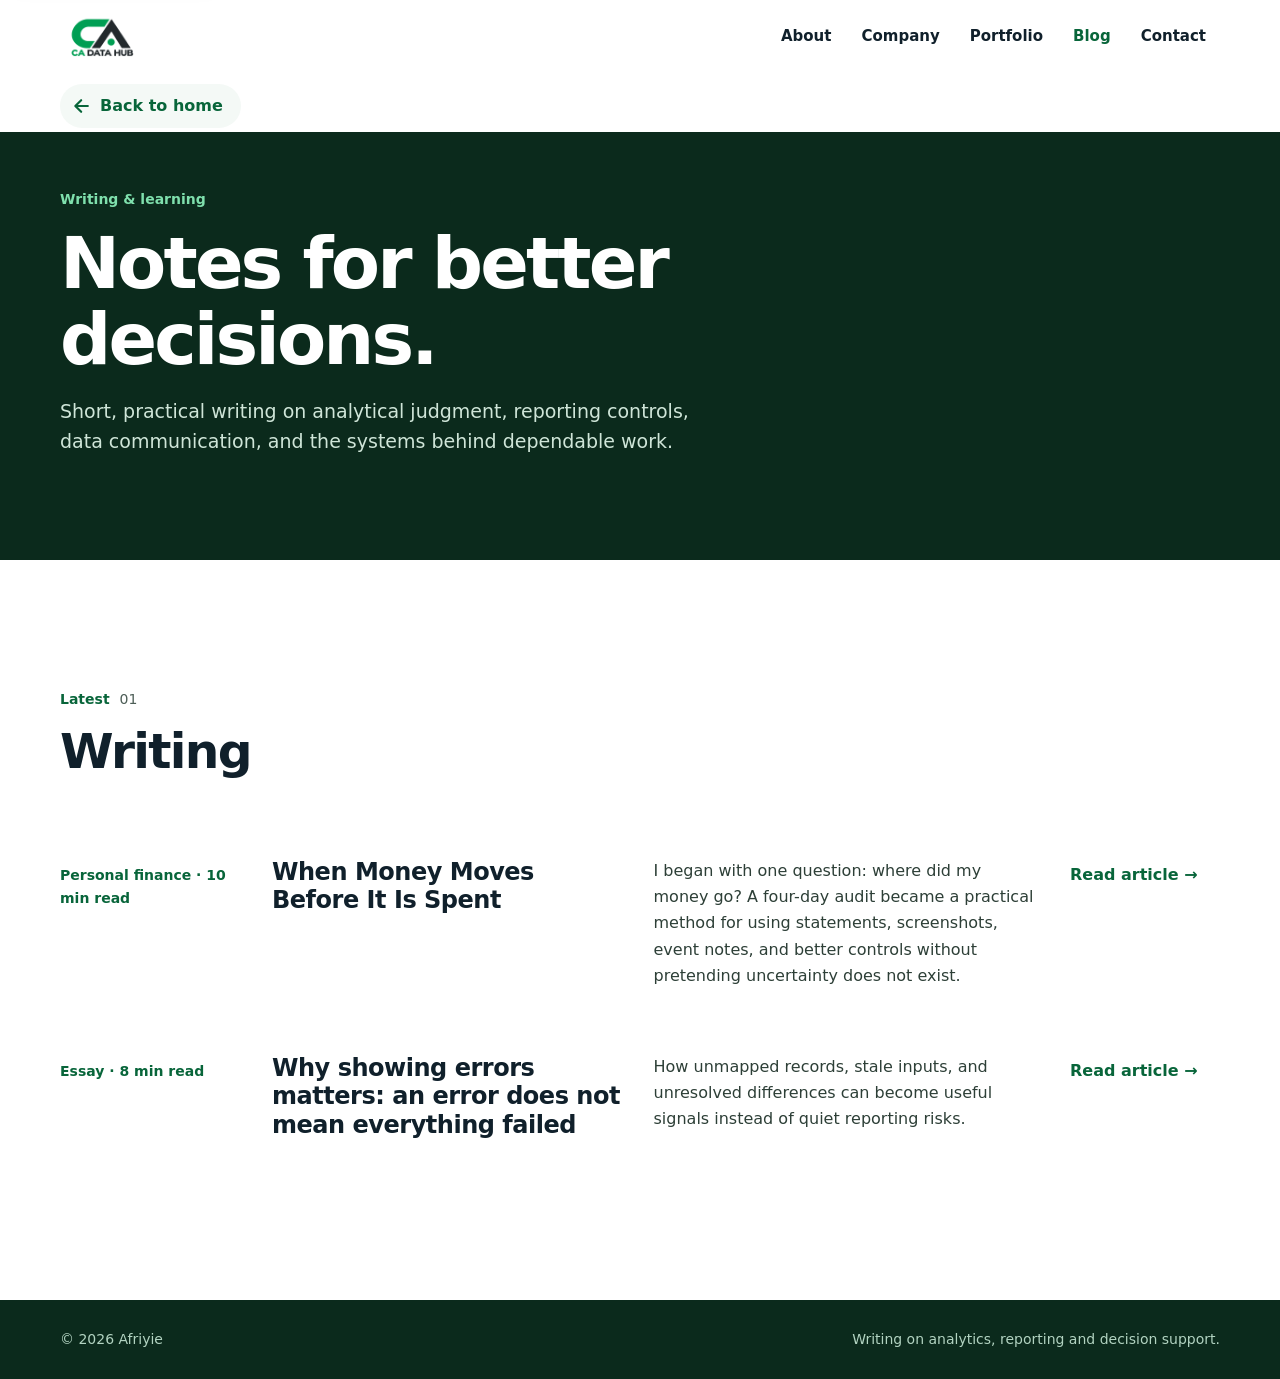
==== blog.html @ 7aaca9f9 "Personal website: data analytics and business intelligence portfolio Co-Authored-By: Claude Sonnet 5" ====
<!doctype html>
<html lang="en">
  <head>
    <meta charset="utf-8" /><meta name="viewport" content="width=device-width, initial-scale=1" />
    <meta name="description" content="Notes from Afriyie on trustworthy decision support, analytics, business intelligence, and practical systems." />
    <meta name="theme-color" content="#ffffff" /><title>Blog — Afriyie</title>
    <link rel="icon" href="assets/favicon.svg" type="image/svg+xml" /><link rel="stylesheet" href="styles.css" /><script src="script.js" defer></script>
  </head>
  <body>
    <a class="skip-link" href="#main">Skip to main content</a>
    <header class="site-header scrolled" data-header><div class="shell header-inner"><a class="wordmark" href="index.html" aria-label="CA Data Hub, home"><img class="brand-logo" src="assets/ca-data-hub-logo.png" alt="" width="88" height="44" /></a><button class="menu-toggle" type="button" aria-expanded="false" aria-controls="site-nav" data-menu-toggle><span class="sr-only">Open navigation</span><span aria-hidden="true"></span><span aria-hidden="true"></span></button><nav class="site-nav" id="site-nav" aria-label="Primary" data-nav><a href="index.html#about">About</a><a href="index.html#company" data-company-link>Company</a><a href="index.html#work">Portfolio</a><a href="blog.html" aria-current="page">Blog</a><a href="index.html#contact">Contact</a></nav></div></header>
    <main id="main" class="blog-page">
      <div class="back-bar"><div class="shell"><a class="back-link" href="index.html#ideas" data-back><svg viewBox="0 0 24 24" aria-hidden="true" focusable="false"><path d="M19 12H5M11 5l-7 7 7 7"/></svg><span>Back to home</span></a></div></div>
      <section class="blog-hero"><div class="shell"><p class="eyebrow">Writing &amp; learning</p><h1>Notes for better decisions.</h1><p>Short, practical writing on analytical judgment, reporting controls, data communication, and the systems behind dependable work.</p></div></section>
      <section class="section" aria-labelledby="posts-title"><div class="shell section-grid"><div class="section-label"><span>Latest</span><span>01</span></div><div class="section-content"><h2 id="posts-title">Writing</h2><div class="blog-grid">
        <article class="blog-card"><p class="note-meta">Personal finance · 10 min read</p><h3>When Money Moves Before It Is Spent</h3><p>I began with one question: where did my money go? A four-day audit became a practical method for using statements, screenshots, event notes, and better controls without pretending uncertainty does not exist.</p><a class="draft-link" href="reconstructing-personal-finances-from-imperfect-records.html">Read article →</a></article>
        <article class="blog-card"><p class="note-meta">Essay · 8 min read</p><h3>Why showing errors matters: an error does not mean everything failed</h3><p>How unmapped records, stale inputs, and unresolved differences can become useful signals instead of quiet reporting risks.</p><a class="draft-link" href="exception-first-reporting.html">Read article →</a></article>
        <!-- Hidden for the DACON route (no destination yet); restore when each article is approved:
        <article class="blog-card"><p class="note-meta">Draft · Date to be confirmed</p><h3>Configuration is a governance decision</h3><p>Why maintainable mappings, thresholds, and ownership tables make routine analytical change safer.</p><span class="draft-link">Article link coming soon</span></article>
        <article class="blog-card"><p class="note-meta">Planned · Public-data walkthrough</p><h3>Reading Ghanaian market data carefully</h3><p>A future walkthrough of source notes, comparable periods, calculated measures, and analytical limitations.</p><span class="draft-link">Article link coming soon</span></article>
        -->
      </div></div></div></section>
    </main>
    <footer class="site-footer"><div class="shell footer-inner"><p>© <span data-year></span> Afriyie</p><p>Writing on analytics, reporting and decision support.</p></div></footer>
  </body>
</html>
---- styles.css ----
/* Personal site, Apple-method pass (10 Oct 2026).
   One type scale, one label style, tonal bands instead of rules, one level of surface, soft layered shadows.
   Shared by every page (home, blog, articles, demos, case studies). CA Data green kept. */
:root {
  --ink: #10202b;
  --navy: #0b2a1c;
  --paper: #ffffff;
  --white: #ffffff;
  --muted: #4d5e57;
  --body: #2d3f37;
  --line: #d3ddd7;
  --hair: #e3ebe6;
  --tint: #f4f9f6;
  --soft: #e6f1ea;
  --brand: #00a050;
  --accent: #0b7d45;
  --accent-dark: #08653a;
  --accent-light: #7fe0ad;
  --canvas: #edf2ef;
  --rline: #d7e1db;
  --max: 1160px;
  --radius: 22px;
  --sans: ui-sans-serif, system-ui, -apple-system, "Segoe UI Variable Display", "Segoe UI", Inter, BlinkMacSystemFont, sans-serif;
  --shadow-soft: 0 1px 2px rgba(11,42,28,.06), 0 8px 24px rgba(11,42,28,.08), 0 24px 56px rgba(11,42,28,.08);
  --shadow-small: 0 1px 2px rgba(11,42,28,.06), 0 4px 14px rgba(11,42,28,.07);
  --ease: cubic-bezier(.2,.8,.2,1);
}

* { box-sizing: border-box; }
html { scroll-behavior: smooth; }
body {
  margin: 0;
  background: var(--paper);
  color: var(--ink);
  font-family: var(--sans);
  font-size: 1.0625rem;
  line-height: 1.65;
  letter-spacing: 0;
  -webkit-font-smoothing: antialiased;
  font-optical-sizing: auto;
}
a { color: inherit; }
a:hover { color: var(--accent-dark); }
a:focus-visible, button:focus-visible, [tabindex]:focus-visible { outline: 3px solid var(--accent); outline-offset: 4px; border-radius: 6px; }
.shell { width: min(calc(100% - 48px), var(--max)); margin-inline: auto; }
.skip-link { position: fixed; top: 12px; left: 12px; z-index: 1000; padding: 10px 14px; border-radius: 10px; background: var(--white); box-shadow: var(--shadow-small); transform: translateY(-150%); }
.skip-link:focus { transform: translateY(0); }
.sr-only { position: absolute; width: 1px; height: 1px; padding: 0; margin: -1px; overflow: hidden; clip: rect(0,0,0,0); white-space: nowrap; border: 0; }

/* Type: display weight 700 with negative tracking at large sizes; body at 0 tracking. */
h1, h2, h3 { margin-top: 0; font-family: var(--sans); font-weight: 700; text-wrap: balance; }
h1 { max-width: 18ch; margin-bottom: 24px; font-size: clamp(2.5rem, 4.8vw, 4.25rem); line-height: 1.06; letter-spacing: -.04em; }
h2 { font-size: clamp(1.9rem, 3.8vw, 3.125rem); line-height: 1.08; letter-spacing: -.035em; }
h3 { font-size: 1.5rem; line-height: 1.2; letter-spacing: -.02em; }
/* The single small-label style: sentence case, quiet, no tracking. */
.eyebrow, .section-label, .note-meta, .case-type, .status, .article-meta, .card-index, .method-card b, .project-meta b, .slide-tag, .badge {
  font-size: .875rem; font-weight: 650; letter-spacing: 0; text-transform: none;
}
.eyebrow { margin: 0 0 14px; color: var(--accent-dark); }
.caption, .note-meta, .asof { color: var(--muted); }
.caption { margin: 0; font-size: .9375rem; }

/* Header: translucent, blurred, no divider line. Solid when transparency is reduced. */
.site-header { position: fixed; inset: 0 0 auto; z-index: 100; background: rgba(255,255,255,.8); -webkit-backdrop-filter: blur(18px) saturate(160%); backdrop-filter: blur(18px) saturate(160%); }
.header-inner { height: 72px; display: flex; align-items: center; justify-content: space-between; gap: 12px; }
.wordmark { display: inline-flex; align-items: center; min-height: 44px; text-decoration: none; }
.brand-logo { display: block; height: 42px; width: auto; }
.site-nav { display: flex; gap: 2px; align-items: center; }
.site-nav a { white-space: nowrap; display: inline-flex; align-items: center; min-height: 44px; padding: 0 14px; border-radius: 99px; font-size: .9375rem; font-weight: 600; text-decoration: none; transition: background .15s; }
.site-nav a:hover { background: rgba(11,125,69,.1); color: var(--accent-dark); }
.site-nav a:active { background: rgba(11,125,69,.18); }
.site-nav a[aria-current="page"] { color: var(--accent-dark); }
.site-nav a.nav-cta { margin-left: 8px; padding: 0 20px; background: var(--accent); color: #fff; }
.site-nav a.nav-cta:hover { background: var(--accent-dark); color: #fff; }
.menu-toggle { display: none; width: 44px; height: 44px; border: 0; background: transparent; padding: 12px 9px; color: inherit; }
.menu-toggle span:not(.sr-only) { display: block; height: 2px; margin: 6px 0; background: currentColor; border-radius: 2px; }

/* Buttons and links */
.button { white-space: nowrap; display: inline-flex; align-items: center; justify-content: center; min-height: 52px; padding: 12px 28px; border: 0; border-radius: 99px; text-decoration: none; font-size: 1rem; font-weight: 650; transition: background .15s, transform .15s var(--ease); }
.button:active { transform: scale(.98); }
.button-primary { background: var(--accent); color: var(--white); }
.button-primary:hover { background: var(--accent-dark); color: var(--white); }
.button-secondary { gap: 10px; min-height: 52px; padding: 10px 24px; border: 2px solid var(--accent); background: rgba(255,255,255,.7); color: var(--accent-dark); }
.button-secondary:hover { background: var(--soft); border-color: var(--accent-dark); color: var(--accent-dark); }
.button-secondary .arrow { width: 22px; height: 22px; flex: none; fill: none; stroke: currentColor; stroke-width: 3; stroke-linecap: round; stroke-linejoin: round; transition: transform .2s var(--ease); }
.button-secondary:hover .arrow { transform: translateY(2px); }
.text-link, .card-link, .draft-link { color: var(--accent-dark); font-size: 1rem; font-weight: 650; text-decoration: none; text-transform: none; letter-spacing: 0; }
.text-link:hover, .card-link:hover, .draft-link:hover { text-decoration: underline; text-underline-offset: 5px; }
.card-link { display: inline-block; margin-top: auto; padding-top: 16px; }
.blog-link { display: inline-block; margin-top: 40px; }

/* Hero: a soft green field that fades into the page, no frames */
.hero { padding: 120px 0 clamp(16px, 3vw, 32px); background: linear-gradient(180deg, var(--soft) 0%, #fff 100%); overflow: hidden; }
.hero-grid { display: grid; grid-template-columns: minmax(0, .9fr) minmax(0, 1.1fr); gap: clamp(32px, 5vw, 80px); align-items: center; }
.hero-intro { max-width: 30rem; margin: 0; color: var(--body); font-size: clamp(1.125rem, 1.6vw, 1.3125rem); line-height: 1.5; }
.hero-actions { display: flex; flex-wrap: wrap; gap: 12px 16px; align-items: center; margin-top: 32px; }
.hero-shot { position: relative; margin: 0; min-width: 0; }
.hero-shot figcaption { margin-top: 14px; color: var(--muted); font-size: .9375rem; line-height: 1.5; }
.hero-shot figcaption a { color: var(--accent-dark); }
.device { min-width: 0; padding: 0; border-radius: var(--radius); background: transparent; box-shadow: var(--shadow-soft); }

/* Options under the hero: a quiet row of links, not tiles */
.options { list-style: none; margin: clamp(40px, 6vw, 64px) 0 0; padding: 0; display: grid; grid-template-columns: repeat(3, 1fr); gap: 8px clamp(24px, 4vw, 56px); }
.option { display: flex; align-items: center; gap: 12px; min-height: 56px; padding: 6px 0; color: var(--ink); font-size: 1.0625rem; font-weight: 600; line-height: 1.35; text-decoration: none; }
.option:hover { color: var(--accent-dark); }
.option:hover span { text-decoration: underline; text-underline-offset: 5px; }
.option .ic { width: 26px; height: 26px; flex: none; color: var(--accent); }
.option .go { width: 20px; height: 20px; flex: none; color: var(--accent-dark); }
.option span { flex: 0 1 auto; }

/* Sections: label above the heading, headings span the width, tone changes instead of hairlines */
.section { padding: clamp(72px, 10vw, 128px) 0; }
.section-grid { display: block; }
.section-label { display: flex; gap: 10px; margin: 0 0 14px; color: var(--accent-dark); }
.section-label span + span { color: var(--muted); font-weight: 500; }
.section-content h2 { max-width: 32ch; margin-bottom: 0; }
#ideas, .capabilities { background: var(--tint); }
.about-grid { display: grid; grid-template-columns: 1fr; gap: clamp(32px, 5vw, 56px); }
.about-grid h2 { margin: 0; }
.prose { color: var(--body); }
.prose p { max-width: 38rem; }
.about-grid .prose { display: grid; grid-template-columns: minmax(200px, 300px) minmax(0, 1fr); grid-template-rows: auto auto 1fr; column-gap: clamp(32px, 6vw, 88px); align-items: start; }
.about-grid .prose .portrait { grid-row: 1 / span 3; }
.about-grid .prose p { grid-column: 2; margin: 0 0 1.2em; }
.about-grid .prose p:last-child { margin-bottom: 0; }
.portrait { margin: 0; max-width: 320px; }
.portrait img { display: block; width: 100%; height: auto; aspect-ratio: 4/5; object-fit: cover; object-position: center top; border: 0; border-radius: var(--radius); box-shadow: var(--shadow-soft); }
.portrait figcaption { display: grid; gap: 2px; margin-top: 16px; padding-left: 14px; border-left: 3px solid var(--accent); color: var(--muted); font-size: .9375rem; line-height: 1.45; }
.portrait .cap-name { color: var(--ink); font-size: 1.1875rem; font-weight: 700; letter-spacing: -.01em; }
.portrait .cap-role { color: var(--accent-dark); font-weight: 650; }

.company-section { background: var(--soft); }
.company-grid { display: grid; grid-template-columns: minmax(240px, .7fr) minmax(0, 1.3fr); gap: clamp(32px, 7vw, 96px); align-items: center; }
.company-mark img { display: block; width: 100%; max-width: 420px; height: auto; }
.company-copy h2 { margin-bottom: 24px; }
.company-copy > p:not(.eyebrow) { max-width: 40rem; color: var(--body); }
.company-note { margin-top: 20px; color: var(--muted); font-size: .9375rem; }
.artifact-row { display: flex; flex-wrap: wrap; gap: 4px 28px; margin-top: 20px; }
.artifact-row a { color: var(--accent-dark); font-weight: 650; text-decoration: none; }
.artifact-row a:hover { text-decoration: underline; text-underline-offset: 5px; }

/* Portfolio: one surface per project, image on top, text below, no nested frames */
.portfolio { padding-top: clamp(72px, 10vw, 128px); }
.portfolio-head { margin-bottom: clamp(32px, 5vw, 56px); }
.portfolio-head h2 { margin: 0 0 14px; }
.portfolio-head p { max-width: 40rem; margin: 0; color: var(--muted); font-size: 1.125rem; }
.portfolio-grid { display: grid; grid-template-columns: repeat(2, minmax(0, 1fr)); gap: clamp(40px, 5vw, 72px) clamp(28px, 4vw, 56px); }
.portfolio-card { display: flex; flex-direction: column; background: transparent; }
.portfolio-card .shot { padding: 0; background: transparent; }
.portfolio-card .shot img { display: block; width: 100%; height: auto; aspect-ratio: 16 / 10; object-fit: cover; border: 0; border-radius: var(--radius); background: var(--tint); box-shadow: var(--shadow-soft); }
.portfolio-body { display: flex; flex-direction: column; flex: 1; padding: 28px 0 0; }
.status { display: inline-block; align-self: flex-start; margin: 0 0 8px; padding: 0; border: 0; background: none; color: var(--accent-dark); }
.portfolio-body h3 { margin: 0 0 10px; font-size: clamp(1.5rem, 2.4vw, 1.875rem); line-height: 1.15; }
.portfolio-body .q { margin: 0 0 12px; font-weight: 600; color: var(--ink); }
.portfolio-body p { margin: 0 0 12px; color: var(--body); }
.portfolio-body .asof { margin: 0 0 12px; font-size: .9375rem; }
.project-meta { display: grid; gap: 4px; margin: 6px 0 0; }
.project-meta span { padding: 0; border: 0; color: var(--muted); font-size: .9375rem; }
.project-meta b { display: inline; margin-right: 6px; color: var(--ink); }
.portfolio-links { display: flex; flex-wrap: wrap; gap: 0 28px; margin-top: auto; padding-top: 14px; }
.portfolio-links a { display: inline-flex; align-items: center; gap: 8px; min-height: 44px; color: var(--accent-dark); font-size: 1rem; font-weight: 650; text-decoration: none; }
.portfolio-links a:hover { text-decoration: underline; text-underline-offset: 5px; }
.portfolio-links .go { width: 20px; height: 20px; }

/* Writing: text grouped by space */
.ideas-heading { display: block; margin-bottom: clamp(32px, 5vw, 56px); }
.ideas-heading h2 { margin-bottom: 16px; }
.ideas-heading p { max-width: 40rem; margin: 0; color: var(--muted); font-size: 1.125rem; }
.note-grid { display: grid; grid-template-columns: repeat(2, minmax(0, 1fr)); gap: 40px clamp(28px, 5vw, 72px); }
.note-card { display: flex; flex-direction: column; padding: 0; border: 0; background: none; }
.note-meta { margin: 0 0 10px; color: var(--accent-dark); }
.note-card h3 { margin-bottom: 12px; font-size: clamp(1.4rem, 2.2vw, 1.75rem); }
.note-card p:last-child { margin-bottom: 0; }
.note-card p:not(.note-meta) { color: var(--body); }

/* Credentials */
.credential-card { display: block; margin: 0; padding: 0; border: 0; background: none; }
.cert-grid { display: grid; grid-template-columns: repeat(2, minmax(0, 1fr)); gap: 40px clamp(28px, 5vw, 72px); margin-top: clamp(32px, 5vw, 48px); }
.cert-img { display: block; overflow: hidden; border: 0; border-radius: 16px; box-shadow: var(--shadow-soft); }
.cert-img img { display: block; width: 100%; height: auto; aspect-ratio: 16/9; }
.cert-grid .credential-card > div { padding-top: 24px; }
.credential-card h3 { margin-bottom: 10px; font-size: 1.5rem; }
.credential-card p { color: var(--body); }
.credential-note { margin: 32px 0 0; color: var(--muted) !important; font-size: .9375rem; font-weight: 500; }

/* Capabilities */
.capabilities { padding-top: clamp(72px, 10vw, 128px); }
/* Plain read-only table: no icons, no pills, no hover, no pointer. */
.skill-table { width: 100%; margin: clamp(28px, 4vw, 44px) 0 0; border-collapse: collapse; table-layout: fixed; cursor: default; }
.skill-table td { padding: 16px 20px 16px 0; border-top: 1px solid var(--line); color: var(--body); font-size: 1.0625rem; font-weight: 450; line-height: 1.4; vertical-align: top; }
.skill-table tr:last-child td { border-bottom: 1px solid var(--line); }
.skill-table td + td { padding-left: clamp(20px, 4vw, 56px); border-left: 1px solid var(--line); }

/* Contact: full-bleed deep green band */
.contact { padding: clamp(72px, 10vw, 128px) 0; background: var(--navy); color: #fff; }
.contact .eyebrow { color: var(--accent-light); }
.contact-grid { display: grid; grid-template-columns: 1.2fr .8fr; gap: clamp(40px, 8vw, 112px); align-items: end; }
.contact h2 { max-width: 16ch; margin-bottom: 0; font-size: clamp(2.25rem, 5vw, 4rem); letter-spacing: -.04em; }
.contact-copy > p:first-child { margin: 0 0 28px; color: #d4e8dc; font-size: 1.125rem; }
.button-light { width: 100%; background: var(--paper); color: var(--navy); overflow-wrap: anywhere; }
.button-light:hover { background: var(--soft); color: var(--navy); }
.contact-phone { margin-top: 12px; }
.social-links { display: flex; gap: 8px 28px; margin-top: 24px; }
.social-links a { display: inline-flex; align-items: center; min-height: 44px; font-weight: 650; text-underline-offset: 4px; }
.contact a:hover, .site-footer a:hover { color: #fff; }
.contact .button-light:hover { color: var(--navy); }
.site-footer { padding: 28px 0; background: var(--navy); color: #b2d3c1; }
.footer-inner { display: flex; justify-content: space-between; gap: 24px; }
.footer-inner p { margin: 0; font-size: .875rem; }
.footer-inner a { color: #d4e8dc; }
.contact a:focus-visible, .site-footer a:focus-visible, .article-hero a:focus-visible, .blog-hero a:focus-visible { outline-color: var(--accent-light); }

/* Blog index */
.blog-page { min-height: calc(100vh - 74px); }
.blog-hero { padding: 160px 0 clamp(64px, 9vw, 104px); background: var(--navy); color: var(--white); }
.blog-hero h1 { max-width: 16ch; margin-bottom: 20px; font-size: clamp(2.5rem, 5.6vw, 4.5rem); }
.blog-hero > .shell > p:last-child { max-width: 40rem; margin: 0; color: #cfe5d8; font-size: 1.1875rem; line-height: 1.55; }
.article-hero .eyebrow, .blog-hero .eyebrow { color: var(--accent-light); }
.blog-grid { display: grid; gap: 0; margin-top: clamp(28px, 4vw, 48px); }
.blog-card { display: grid; grid-template-columns: 180px minmax(0, 1fr) minmax(0, 1.1fr) 150px; gap: 8px 32px; align-items: start; padding: 32px 0; border: 0; }
.blog-card .note-meta { margin: 6px 0 0; }
.blog-card h3 { margin: 0; font-size: 1.5rem; }
.blog-card p:not(.note-meta) { margin: 0; color: var(--body); font-size: 1rem; }
.draft-link { padding-top: 4px; }

/* Articles, case studies, demonstrations */
.article-page { background: #fafcfb; }
.article-hero { padding: 152px 0 clamp(56px, 8vw, 88px); background: var(--navy); color: var(--white); }
.article-hero .shell { max-width: 920px; }
.article-hero h1 { max-width: 20ch; font-size: clamp(2.5rem, 5.6vw, 4.5rem); }
.article-deck { max-width: 42rem; margin: 0; color: #cfe5d8; font-size: 1.1875rem; line-height: 1.55; }
.article-meta { display: flex; flex-wrap: wrap; gap: 6px 24px; margin-top: 28px; color: #b8d6c5; }
.article-body { width: min(calc(100% - 48px), 760px); margin: 0 auto; padding: clamp(48px, 7vw, 80px) 0 clamp(72px, 10vw, 120px); }
.article-body h2 { margin: 56px 0 16px; font-size: clamp(1.6rem, 3vw, 2.25rem); line-height: 1.15; letter-spacing: -.03em; }
.article-body h3 { margin: 36px 0 10px; font-size: 1.1875rem; letter-spacing: -.01em; }
.article-body p, .article-body li { color: var(--body); font-size: 1.0625rem; }
.article-body li + li { margin-top: 10px; }
.article-body blockquote { margin: 40px 0; padding: 24px 28px; border: 0; border-radius: 18px; background: var(--soft); font-size: 1.3125rem; font-weight: 600; line-height: 1.4; letter-spacing: -.015em; }
.article-body blockquote p { margin: 0; color: var(--ink); font: inherit; }
.method-grid { display: grid; grid-template-columns: repeat(2, minmax(0, 1fr)); gap: 16px; margin: 32px 0; }
.method-card { padding: 22px 24px; border: 0; border-radius: 18px; background: var(--soft); }
.method-card b { display: block; margin-bottom: 8px; color: var(--accent-dark); }
.method-card p { margin: 0; font-size: 1rem; }
.case-table { width: 100%; margin: 28px 0; border-collapse: collapse; font-size: .9375rem; }
.case-table th, .case-table td { padding: 14px 12px; border-bottom: 1px solid var(--hair); text-align: left; vertical-align: top; }
.case-table th { color: var(--muted); font-size: .875rem; font-weight: 650; letter-spacing: 0; text-transform: none; }
.article-cta { margin-top: 64px; padding: 32px; border-radius: var(--radius); background: var(--accent-light); color: #10202b; }
.article-cta h2 { margin-top: 0; }
.article-cta p, .article-cta a { color: inherit; }
.article-cta a { font-weight: 650; }
.demo-body { width: min(calc(100% - 48px), 1000px); }
.demo-notice, .demo-fresh { padding: 16px 20px; border: 0; border-radius: 14px; font-size: 1rem !important; }
.demo-notice { background: #fff4d9; color: #3b2a07 !important; }
.demo-fresh { background: #fdeceb; color: #4a0f0a !important; }
.demo-controls { display: flex; flex-wrap: wrap; gap: 8px; margin: 28px 0 8px; }
.demo-step { min-height: 44px; padding: 10px 18px; border: 0; border-radius: 99px; background: var(--soft); color: var(--ink); font: inherit; font-size: .9375rem; font-weight: 650; cursor: pointer; transition: background .15s; }
.demo-step:hover { background: #d4e8dc; }
.demo-step[aria-pressed="true"] { background: var(--ink); color: var(--white); }
.demo-explain { min-height: 3.2em; color: var(--body); }
.demo-kpis { display: grid; grid-template-columns: repeat(4, minmax(0, 1fr)); gap: 12px; margin: 20px 0 12px; }
.demo-kpis div { padding: 18px 20px; border: 0; border-radius: 18px; background: var(--white); box-shadow: var(--shadow-small); }
.demo-kpis b { display: block; font-size: 1.75rem; font-weight: 700; line-height: 1.1; letter-spacing: -.02em; font-variant-numeric: tabular-nums; }
.demo-kpis span { color: var(--muted); font-size: .875rem; font-weight: 600; letter-spacing: 0; text-transform: none; }
.demo-identity { margin: 6px 0 0; padding: 12px 16px; border: 0; border-radius: 12px; background: var(--hair); font-size: .9375rem !important; }
.demo-identity.is-ok { background: #e3f4ea; color: #064a35 !important; }
.demo-identity.is-bad { background: #fdeceb; color: #7a1a12 !important; }
.demo-table-wrap { overflow-x: auto; border: 0; border-radius: 18px; background: var(--white); box-shadow: var(--shadow-small); }
.demo-table-wrap:focus-visible { outline: 3px solid var(--accent); outline-offset: 3px; }
.demo-table { margin: 0; min-width: 640px; }
.demo-table td.num { text-align: right; font-variant-numeric: tabular-nums; white-space: nowrap; }
.demo-note { margin-top: 4px; max-width: 34ch; color: var(--muted); font-size: .875rem; }
.badge { display: inline-block; padding: 3px 10px; border: 0; border-radius: 99px; font-weight: 700; white-space: nowrap; }
.badge-ok { color: #075e45; background: #e3f4ea; }
.badge-review { color: #7a4a00; background: #fff4d6; }
.badge-open, .badge-stale { color: #8a1c14; background: #fdeceb; }
.badge-muted { color: #4a5a52; background: #eef2ef; }
.demo-search { display: flex; flex-wrap: wrap; gap: 12px 16px; align-items: center; margin: 20px 0 12px; }
.demo-search label { font-weight: 650; font-size: .9375rem; }
.demo-search input[type="search"], .demo-search input:not([type]) { min-height: 44px; padding: 8px 14px; border: 1px solid #6f7f77; border-radius: 12px; font: inherit; background: var(--white); color: var(--ink); }
.demo-search input[type="checkbox"] { width: 20px; height: 20px; accent-color: var(--accent); vertical-align: middle; }
.article-body .case-table:not(.demo-table) th, .article-body .case-table:not(.demo-table) td { overflow-wrap: anywhere; }
.article-page .site-header, body:has(.blog-hero) .site-header { background: rgba(255,255,255,.94); }

/* Hero slideshow: one white card; large round arrows sit on the left and right edges of the card, page dots at the bottom
   centre, a small quiet pause button in the bottom corner and a thin progress line while it plays. */
.slideshow { position: relative; min-width: 0; max-width: 100%; }
.slideshow-card { position: relative; display: flex; flex-direction: column; border-radius: var(--radius); background: var(--canvas); overflow: hidden; }
.slides { display: block; }
.js .slides { display: flex; overflow: hidden; flex: 1; min-height: 0; touch-action: pan-y; }
.slide { display: flex; flex-direction: column; gap: 10px; min-width: 0; padding: 16px 20px 10px; }
.js .slide { flex: 0 0 100%; transform: translateX(calc(var(--i, 0) * -100%)); transition: transform .45s var(--ease); }
.slide-head { flex-shrink: 0; display: flex; flex-wrap: wrap; justify-content: space-between; align-items: center; gap: 4px 12px; }
.slide-title { margin: 0; color: var(--ink); font-size: 1.0625rem; font-weight: 700; letter-spacing: -.01em; }
.slide-tag { padding: 3px 12px; border: 0; border-radius: 99px; background: #fff; box-shadow: inset 0 0 0 1px var(--rline); color: var(--accent-dark); font-size: .8125rem; white-space: nowrap; }
.slide-foot { flex-shrink: 0; margin: auto 0 0; color: var(--muted); font-size: .875rem; line-height: 1.4; }
.slide-foot a { color: var(--accent-dark); font-weight: 650; white-space: nowrap; }
.slide-controls { display: flex; align-items: center; justify-content: center; padding: 0 12px 4px; }
.dots { display: flex; }
.dot { position: relative; width: 44px; height: 44px; border: 0; padding: 0; background: none; cursor: pointer; }
.dot span { position: absolute; left: 50%; top: 50%; width: 10px; height: 10px; margin: -5px 0 0 -5px; border-radius: 99px; background: #6f8479; transition: width .25s var(--ease), margin .25s var(--ease), background .15s; }
.dot:hover span { background: var(--accent-dark); }
.dot[aria-current="true"] span { width: 26px; margin-left: -13px; background: var(--accent); }
.ctl { display: inline-flex; align-items: center; justify-content: center; border: 0; padding: 0; cursor: pointer; transition: background .15s, transform .15s var(--ease); }
.ctl-prev, .ctl-next { position: absolute; top: 50%; z-index: 3; width: 48px; height: 48px; margin-top: -24px; border-radius: 50%; background: #fff; color: var(--ink); box-shadow: 0 1px 2px rgba(11,42,28,.12), 0 6px 18px rgba(11,42,28,.16); }
.ctl-prev { left: -22px; }
.ctl-next { right: -22px; }
.ctl-prev:hover, .ctl-next:hover { background: var(--soft); color: var(--accent-dark); }
.ctl-prev:active, .ctl-next:active { transform: scale(.94); }
.ctl-pause { position: absolute; right: 8px; bottom: 0; z-index: 3; width: 44px; height: 44px; border-radius: 50%; background: transparent; color: var(--muted); }
.ctl-pause::before { content: ""; position: absolute; inset: 8px; border-radius: 50%; background: #fff; transition: background .15s; }
.ctl-pause svg { position: relative; }
.ctl-pause:hover::before { background: var(--soft); }
.ctl-pause:hover { color: var(--accent-dark); }
.slide-progress { position: absolute; left: 0; right: 0; bottom: 0; height: 3px; pointer-events: none; }
.slide-progress i { display: block; height: 100%; background: var(--accent); transform-origin: left; transform: scaleX(0); animation: slide-progress 9s linear forwards; opacity: .75; }
.slideshow:not([data-playing="true"]) .slide-progress i { animation: none; transform: scaleX(0); }
@keyframes slide-progress { to { transform: scaleX(1); } }
html:not(.js) .slide-controls, html:not(.js) .ctl, html:not(.js) .slide-progress { display: none; }
html:not(.js) .slide + .slide { margin-top: 12px; padding-top: 24px; box-shadow: inset 0 1px 0 var(--hair); }
.slide[inert] { visibility: hidden; }
/* GSE hover charts */
/* Report page (Power BI style): quiet canvas, white visual tiles, KPI cards on top, slicers as compact segmented buttons.
   One green (primary), one neutral grey, one amber used only for exceptions; colour is never the only signal. */
.report { display: flex; flex-direction: column; gap: 10px; flex: 1; min-height: 0; }
.slicer { display: flex; flex-wrap: wrap; align-items: center; gap: 4px 10px; }
.slicer-label { color: var(--muted); font-size: .8125rem; font-weight: 650; }
.seg-row { display: flex; flex-wrap: wrap; align-items: center; gap: 4px; padding: 3px; border-radius: 99px; background: #fff; box-shadow: inset 0 0 0 1px var(--rline); }
.seg { min-width: 44px; min-height: 36px; padding: 2px 12px; border: 0; border-radius: 99px; background: transparent; color: var(--ink); font: inherit; font-size: .8125rem; font-weight: 650; white-space: nowrap; cursor: pointer; transition: background .15s; }
.seg:hover { background: var(--soft); }
.seg[aria-pressed="true"] { background: var(--accent-dark); color: #fff; }
.kpis { display: grid; grid-template-columns: repeat(4, minmax(0, 1fr)); gap: 8px; margin: 0; padding: 0; list-style: none; }
.kpi { display: grid; grid-template-areas: "val" "label" "sub"; align-content: start; gap: 1px; min-width: 0; padding: 8px 12px; border-radius: 10px; background: #fff; box-shadow: inset 0 0 0 1px var(--rline); border-top: 3px solid var(--accent); }
.kpi-val { grid-area: val; color: var(--ink); font-size: 1.375rem; font-weight: 750; line-height: 1.2; letter-spacing: -.01em; font-variant-numeric: tabular-nums; overflow-wrap: anywhere; }
.kpi-label { grid-area: label; color: var(--muted); font-size: .8125rem; font-weight: 650; line-height: 1.25; }
.kpi-sub { grid-area: sub; color: var(--muted); font-size: .8125rem; line-height: 1.25; font-variant-numeric: tabular-nums; }
.tiles { display: grid; grid-template-columns: minmax(0, 1.25fr) minmax(0, 1fr); gap: 10px; flex: 1; min-height: 0; }
.tiles-col { grid-template-columns: minmax(0, 1fr); grid-template-rows: minmax(0, 1fr) auto; }
.tile { display: flex; flex-direction: column; min-width: 0; min-height: 0; padding: 8px 12px 10px; border-radius: 10px; background: #fff; box-shadow: inset 0 0 0 1px var(--rline); }
.tile-title { margin: 0 0 6px; color: var(--ink); font-size: .8125rem; font-weight: 700; line-height: 1.3; }
.tile-unit { color: var(--muted); font-weight: 500; }
.tile-unit::before { content: "\00b7\00a0"; }
.tile-headrow { display: flex; flex-wrap: wrap; justify-content: space-between; align-items: baseline; gap: 0 12px; }
.tile-note { margin: 6px 0 0; color: var(--muted); font-size: .8125rem; line-height: 1.35; }
/* GSE chart */
.chart-panel { display: flex; flex-direction: column; flex: 1; min-height: 0; }
.chart-read { color: var(--accent-dark); font-size: .9375rem; font-weight: 700; font-variant-numeric: tabular-nums; }
.chart-asof { color: var(--muted); font-size: .8125rem; font-weight: 600; }
.chart-body { display: flex; flex: 1; min-height: 0; gap: 6px; }
.yaxis { display: flex; flex-direction: column; justify-content: space-between; flex: none; min-width: 2.9em; color: var(--muted); font-size: .8125rem; line-height: 1; text-align: right; font-variant-numeric: tabular-nums; }
.chart-wrap { position: relative; flex: 1; min-height: 120px; touch-action: pan-y; cursor: crosshair; border-radius: 6px; }
.chart-wrap:focus-visible { outline: 2.4px solid var(--accent); outline-offset: 2px; }
.chart-svg { position: absolute; inset: 0; width: 100%; height: 100%; }
.chart-grid { stroke: var(--hair); stroke-width: 1; }
.chart-line { fill: none; stroke: var(--accent); stroke-width: 2.25; stroke-linejoin: round; }
.chart-line.thin { stroke-width: 1.5; }
.chart-area { fill: #dff1e6; stroke: none; }
.chart-cursor { position: absolute; top: 0; bottom: 0; width: 1px; background: var(--ink); display: none; pointer-events: none; }
.chart-dot { position: absolute; width: 10px; height: 10px; margin: -5px 0 0 -5px; border-radius: 50%; background: var(--accent-dark); border: 2px solid #fff; display: none; pointer-events: none; }
.chart-wrap.on .chart-cursor, .chart-wrap.on .chart-dot { display: block; }
.chart-axis { display: flex; justify-content: space-between; gap: 12px; margin: 4px 0 0 calc(2.9em + 6px); color: var(--muted); font-size: .8125rem; font-variant-numeric: tabular-nums; }
.tile-over .chart-axis { margin-left: 0; }
.over-wrap { position: relative; height: 44px; border-radius: 4px; background: #f4f8f5; }
.brush { position: absolute; top: 0; bottom: 0; border-radius: 3px; background: rgba(0,160,80,.16); box-shadow: inset 0 0 0 1.5px var(--accent-dark); pointer-events: none; }
/* attendance matrix */
.att-panel, .wk-panel { display: flex; flex-direction: column; gap: 10px; flex: 1; min-height: 0; }
.att-panel[hidden], .wk-panel[hidden] { display: none; }
.tile-grid { flex: 1; }
.tile-grid .att-table { flex: 1; height: 100%; }
.att-table { width: 100%; border-collapse: collapse; table-layout: fixed; }
.att-table th { padding: 2px; border: 0; color: var(--muted); font-size: .8125rem; font-weight: 650; text-align: center; line-height: 1.2; }
.att-table tbody th { width: 3.4rem; padding-right: 6px; text-align: left; white-space: nowrap; }
.att-table th.att-total-h { width: 4.6rem; }
.att-table td { padding: 4px 2px; text-align: center; vertical-align: middle; border-top: 1px solid var(--hair); }
.att-cell { font-size: .8125rem; line-height: 1.2; white-space: nowrap; }
.att-cell > * { display: inline-block; vertical-align: middle; }
.att-day { min-width: 1.15em; margin-right: 3px; color: var(--muted); font-size: .8125rem; font-weight: 600; font-variant-numeric: tabular-nums; }
.att-ic { font-size: .9375rem; line-height: 1.3; }
.att-ic .wind { width: 1.1em; height: .75em; margin-left: 1px; color: var(--accent-dark); vertical-align: -.05em; }
.att-txt { margin-left: 2px; color: var(--ink); font-size: .8125rem; font-weight: 650; font-variant-numeric: tabular-nums; }
td.abs { background: #ffe9c7; }
td.part { background: #fff6e3; }
td.part .att-ic { color: #8a4b00; }
td.none .att-day { color: var(--ink); font-weight: 500; }
td.blank { color: var(--muted); }
.att-total { text-align: left !important; padding-left: 8px !important; border-left: 1px solid var(--hair); }
.att-tv { display: block; color: var(--ink); font-size: .8125rem; font-weight: 700; font-variant-numeric: tabular-nums; }
.att-bar { display: block; height: 6px; margin-top: 2px; border-radius: 3px; background: #eef3f0; }
.att-bar i { display: block; height: 100%; border-radius: 3px; background: var(--accent); }
.att-key { display: flex; flex-wrap: wrap; gap: 2px 14px; margin: 8px 0 0; color: var(--muted); font-size: .8125rem; }
/* bars and variance matrix */
.tile-bars, .tile-var { min-height: 0; }
.bars-box { display: flex; flex: 1; min-height: 150px; gap: 6px; }
.bars-box .yaxis { padding-bottom: 4.6em; min-width: 2.2em; }
.bars { display: grid; grid-auto-flow: column; grid-auto-columns: 1fr; gap: 6px; flex: 1; min-height: 0; }
.bar-col { display: flex; flex-direction: column; align-items: center; min-height: 0; }
.bar-pair { display: flex; align-items: flex-end; justify-content: center; gap: 3px; flex: 1; width: 100%; min-height: 36px; border-bottom: 1px solid #8a9a92; background: linear-gradient(var(--hair), var(--hair)) 0 0 / 100% 1px no-repeat, linear-gradient(var(--hair), var(--hair)) 0 50% / 100% 1px no-repeat; }
.bar { display: block; width: 36%; max-width: 20px; border-radius: 3px 3px 0 0; }
.bar.t { background: transparent; border: 2px solid var(--accent); border-bottom: 0; }
.bar.a { background: var(--accent); }
.bar-lbl { margin-top: 4px; font-size: .8125rem; font-weight: 700; }
.bar-val { color: var(--ink); font-size: .8125rem; font-weight: 650; font-variant-numeric: tabular-nums; line-height: 1.25; }
.bar-val.tg { color: var(--muted); font-weight: 500; }
.bars-key { display: flex; flex-wrap: wrap; gap: 2px 14px; margin: 6px 0 0; color: var(--muted); font-size: .8125rem; }
.bars-key .sw { margin-right: 5px; }
.sw-out { background: #fff; box-shadow: inset 0 0 0 2px var(--accent); }
.var-table { width: 100%; border-collapse: collapse; font-size: .8125rem; font-variant-numeric: tabular-nums; }
.var-table th, .var-table td { padding: 6px 6px; border-top: 1px solid var(--hair); text-align: right; }
.var-table thead th { border-top: 0; color: var(--muted); font-weight: 650; }
.var-table th:first-child, .var-table td:first-child { text-align: left; }
.var-table tbody th { color: var(--ink); font-weight: 700; }
.var-table .vv { font-weight: 700; color: var(--ink); white-space: nowrap; }
.var-table tr.up .vv { background: #e3f4ea; }
.var-table tr.under .vv { background: #ffe9c7; color: #6b3a00; }
/* donut, bars, legend */
.donut-box { display: flex; flex-direction: column; align-items: center; justify-content: center; gap: 6px; flex: 1; }
.donut { display: block; max-width: 100%; }
.donut .d-a { stroke: var(--accent); }
.donut .d-mid { stroke: #6f8479; }
.donut .d-warn { stroke: #c26a00; }
.donut-num { fill: var(--ink); font-size: 18px; font-weight: 800; font-family: inherit; }
.donut-cap { color: var(--muted); font-size: .8125rem; }
.key { list-style: none; margin: 0; padding: 0; display: grid; gap: 2px; color: var(--body); font-size: .8125rem; }
.sw { display: inline-block; width: 10px; height: 10px; margin-right: 6px; border-radius: 2px; }
.sw-a { background: var(--accent); } .sw-mid { background: #6f8479; } .sw-warn { background: #c26a00; }
.hbars { display: grid; gap: 14px; flex: 1; align-content: center; }
.hb-row { display: grid; grid-template-columns: minmax(0, 1fr) auto; grid-template-areas: "lab lab" "track val"; align-items: center; gap: 4px 10px; }
.hb-lab { grid-area: lab; }
.hb-track { grid-area: track; }
.hb-val { grid-area: val; }
.hb-lab { color: var(--muted); font-size: .8125rem; font-weight: 650; line-height: 1.2; }
.hb-track { display: block; height: 18px; border-radius: 4px; background: #eef3f0; }
.hb-bar { display: block; height: 100%; border-radius: 4px; }
.hb-a { background: var(--accent); } .hb-warn { background: #c26a00; }
.hb-val { color: var(--ink); font-size: .9375rem; font-variant-numeric: tabular-nums; }

/* Reveal: opacity plus a small rise. Content stays visible if JavaScript fails. */
.js .reveal { opacity: 0; transform: translateY(12px); transition: opacity .5s ease, transform .5s var(--ease); }
.js .reveal.visible { opacity: 1; transform: none; }

/* Responsive */
@media (max-width: 980px) {
  .options { grid-template-columns: 1fr; gap: 0; }
  .portfolio-grid { grid-template-columns: 1fr; }
  .blog-card { grid-template-columns: 1fr; gap: 10px; padding: 24px 0; }
}
/* Two columns leave the 16:10 frame too small for the month grid below about 1160px: stack instead. */
@media (max-width: 1160px) {
  .hero-grid { grid-template-columns: 1fr; }
  .hero-shot { max-width: 820px; margin-top: 8px; }
}
@media (max-width: 820px) {
  .menu-toggle { display: block; }
  .site-nav { position: absolute; top: 72px; left: 0; right: 0; display: none; flex-direction: column; align-items: stretch; gap: 0; padding: 8px 24px 20px; background: rgba(255,255,255,.96); -webkit-backdrop-filter: blur(18px); backdrop-filter: blur(18px); box-shadow: 0 16px 32px rgba(11,42,28,.12); }
  .site-nav.open { display: flex; }
  .site-nav a { padding: 0; border-radius: 0; }
  .site-nav a:hover { background: none; }
  .site-nav a.nav-cta { display: inline-flex; justify-content: center; margin: 10px 0 0; padding: 0 20px; border-radius: 99px; }
  .hero { padding-top: 96px; }
  .hero-grid, .company-grid, .contact-grid { grid-template-columns: 1fr; }
  .hero-shot { margin-top: 8px; }
  .about-grid .prose { grid-template-columns: 1fr; }
  .about-grid .prose .portrait { grid-row: auto; margin-bottom: 28px; }
  .about-grid .prose p { grid-column: 1; }
  .company-mark { max-width: 280px; }
  .method-grid { grid-template-columns: 1fr; }
  .demo-kpis { grid-template-columns: repeat(2, minmax(0, 1fr)); }
  .contact h2 { max-width: none; }
}
@media (max-width: 700px) {
  .kpis { grid-template-columns: repeat(2, minmax(0, 1fr)); }
  .tiles { grid-template-columns: minmax(0, 1fr); }
  .tiles-col { grid-template-rows: none; }
  .att-cell { white-space: normal; }
  .att-cell > * { display: block; }
  .att-day { min-width: 0; margin: 0; }
  .att-txt { margin: 0; }
  .att-table td { padding: 5px 1px; }
  .att-table tbody th { width: 2.4rem; white-space: normal; }
  .att-table tbody th span { display: block; }
  .att-table th.att-total-h { width: 3.2rem; }
  .att-total { padding-left: 4px !important; }
  .seg { min-height: 44px; padding-inline: 10px; }
  .chart-wrap { min-height: 150px; }
  .bars-box { min-height: 190px; }
  .cert-grid, .note-grid { grid-template-columns: 1fr; }
  .skill-table, .skill-table tbody, .skill-table tr, .skill-table td { display: block; width: 100%; }
  .skill-table td, .skill-table td + td { padding: 14px 0; border-left: 0; border-top: 1px solid var(--line); }
  .skill-table tr:last-child td { border-bottom: 0; }
  .skill-table tr:last-child td:last-child { border-bottom: 1px solid var(--line); }
  .text-link, .card-link, .draft-link, .artifact-row a { display: inline-flex; align-items: center; min-height: 44px; }
}
@media (pointer: coarse) {
  .text-link, .card-link, .draft-link, .artifact-row a { display: inline-flex; align-items: center; min-height: 44px; }
}
@media (max-width: 760px) {
  .slide { padding-inline: 16px; }
  .ctl-prev, .ctl-next { top: auto; bottom: 0; width: 44px; height: 44px; margin-top: 0; box-shadow: none; background: var(--tint); }
  .ctl-prev { left: 6px; }
  .ctl-next { right: 6px; }
  .ctl-pause { right: 54px; }
  .slide-controls { padding: 0 100px 4px 56px; }
  .dot { width: 40px; }
}
@media (max-width: 380px) { .dot { width: 34px; } }
@media (max-width: 560px) {
  .shell { width: min(calc(100% - 32px), var(--max)); }
  .article-body, .demo-body { width: min(calc(100% - 32px), 760px); }
  .header-inner { height: 64px; }
  .site-nav { top: 64px; padding-inline: 16px; }
  .brand-logo { height: 36px; }
  .demo-step { flex: 1 1 100%; text-align: left; }
  .demo-kpis b { font-size: 1.4rem; }
  .footer-inner { flex-direction: column; gap: 6px; }
  .hero-actions { align-items: flex-start; flex-direction: column; gap: 12px; }
  .portrait { max-width: 260px; }
  .article-body .case-table:not(.demo-table) th, .article-body .case-table:not(.demo-table) td { padding: 10px 6px; }
}
section[id], main > section[id] { scroll-margin-top: 80px; }
section[id][tabindex="-1"]:focus { outline: none; }

/* Back link: first thing under the fixed header on every sub-page */
.back-bar { padding: 84px 0 4px; background: var(--white); }
.back-bar + .article-hero, .back-bar + .blog-hero, .back-bar + section.blog-hero { padding-top: clamp(32px, 5vw, 56px); }
.back-link { display: inline-flex; align-items: center; gap: 8px; min-height: 44px; padding: 0 18px 0 12px; border-radius: 99px; background: var(--tint); color: var(--accent-dark); font-size: 1rem; font-weight: 650; text-decoration: none; transition: background .15s; }
.back-link:hover { background: var(--soft); color: var(--accent-dark); }
.back-link svg { width: 20px; height: 20px; flex: none; fill: none; stroke: currentColor; stroke-width: 2.6; stroke-linecap: round; stroke-linejoin: round; }
@media (max-width: 560px) { .back-bar { padding-top: 76px; } }

/* No JavaScript: the menu button cannot open, so show the links in a wrapping row */
@media (max-width: 820px) {
  html:not(.js) .menu-toggle { display: none; }
  html:not(.js) .site-header { position: static; background: #fff; }
  html:not(.js) .header-inner { height: auto; flex-wrap: wrap; padding: 8px 0 4px; }
  html:not(.js) .site-nav { position: static; display: flex; flex-direction: row; flex-wrap: wrap; gap: 0 8px; width: 100%; padding: 0; background: transparent; box-shadow: none; }
  html:not(.js) .site-nav a { padding: 0 8px; }
  html:not(.js) .hero { padding-top: 32px; }
}

/* Preferences */
@media (prefers-reduced-motion: reduce) {
  html { scroll-behavior: auto; }
  .js .reveal { opacity: 1; transform: none; transition: none; }
  .js .slide { transition: none; }
  .button:active { transform: none; }
  .site-nav a, .ctl, .seg, .demo-step, .dot span { transition: none; }
  .slide-progress { display: none; }
}
@media (prefers-reduced-transparency: reduce) {
  .site-header, .article-page .site-header, body:has(.blog-hero) .site-header { background: #fff; -webkit-backdrop-filter: none; backdrop-filter: none; }
  .site-nav { background: #fff; -webkit-backdrop-filter: none; backdrop-filter: none; }
}
@media (prefers-contrast: more) {
  :root { --muted: #2f3d36; --line: #6f7f77; --hair: #9aa8a0; }
  .site-header { background: #fff; box-shadow: 0 1px 0 var(--ink); }
  .portrait img, .cert-img, .portfolio-card .shot img, .device { outline: 1px solid var(--ink); }
  .demo-kpis div, .demo-table-wrap { outline: 1px solid var(--ink); }
  .seg, .ctl, .demo-step { outline: 1px solid var(--ink); }
}
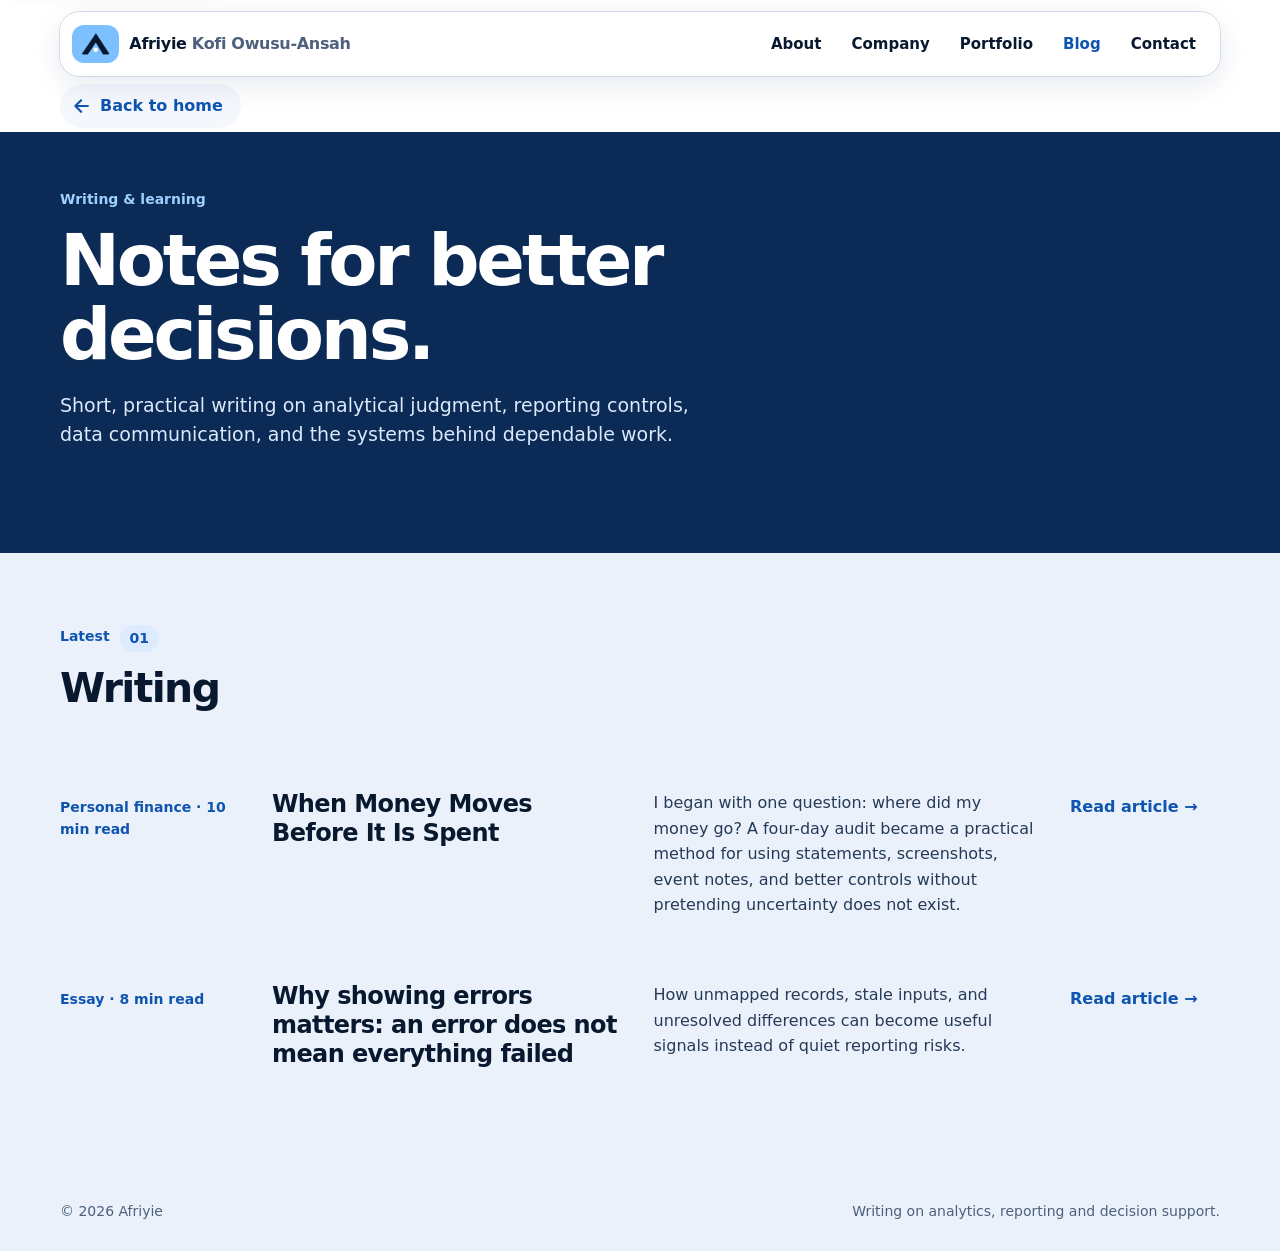
==== commit 72aaa061: "Personal identity redesign: Direction B, quote headline, personal mark Co-Authored-By: Claude Sonnet" ====
--- a/blog.html
+++ b/blog.html
@@ -3,12 +3,12 @@
   <head>
     <meta charset="utf-8" /><meta name="viewport" content="width=device-width, initial-scale=1" />
     <meta name="description" content="Notes from Afriyie on trustworthy decision support, analytics, business intelligence, and practical systems." />
-    <meta name="theme-color" content="#ffffff" /><title>Blog — Afriyie</title>
+    <meta name="theme-color" content="#eaf1fb" media="(prefers-color-scheme: light)" /><meta name="theme-color" content="#07101f" media="(prefers-color-scheme: dark)" /><title>Blog — Afriyie</title>
     <link rel="icon" href="assets/favicon.svg" type="image/svg+xml" /><link rel="stylesheet" href="styles.css" /><script src="script.js" defer></script>
   </head>
   <body>
     <a class="skip-link" href="#main">Skip to main content</a>
-    <header class="site-header scrolled" data-header><div class="shell header-inner"><a class="wordmark" href="index.html" aria-label="CA Data Hub, home"><img class="brand-logo" src="assets/ca-data-hub-logo.png" alt="" width="88" height="44" /></a><button class="menu-toggle" type="button" aria-expanded="false" aria-controls="site-nav" data-menu-toggle><span class="sr-only">Open navigation</span><span aria-hidden="true"></span><span aria-hidden="true"></span></button><nav class="site-nav" id="site-nav" aria-label="Primary" data-nav><a href="index.html#about">About</a><a href="index.html#company" data-company-link>Company</a><a href="index.html#work">Portfolio</a><a href="blog.html" aria-current="page">Blog</a><a href="index.html#contact">Contact</a></nav></div></header>
+    <header class="site-header scrolled" data-header><div class="shell header-inner"><a class="wordmark" href="index.html" aria-label="Afriyie Kofi Owusu-Ansah, home"><svg class="brand-mark" viewBox="262 26 352 268" width="40" height="30" aria-hidden="true" focusable="false"><path class="mark-a" d="M441 33 606 284H529L440 138.5 341.6 284H270Z" stroke-linejoin="round" stroke-width="5"/><circle class="mark-dot" cx="438" cy="230" r="28"/></svg><span class="brand-name">Afriyie <span class="brand-sur">Kofi Owusu-Ansah</span></span></a><button class="menu-toggle" type="button" aria-expanded="false" aria-controls="site-nav" data-menu-toggle><span class="sr-only">Open navigation</span><span aria-hidden="true"></span><span aria-hidden="true"></span></button><nav class="site-nav" id="site-nav" aria-label="Primary" data-nav><a href="index.html#about">About</a><a href="https://cofyafriyie.github.io/ca-data-hub/" data-company-link>Company</a><a href="index.html#work">Portfolio</a><a href="blog.html" aria-current="page">Blog</a><a href="index.html#contact">Contact</a></nav></div></header>
     <main id="main" class="blog-page">
       <div class="back-bar"><div class="shell"><a class="back-link" href="index.html#ideas" data-back><svg viewBox="0 0 24 24" aria-hidden="true" focusable="false"><path d="M19 12H5M11 5l-7 7 7 7"/></svg><span>Back to home</span></a></div></div>
       <section class="blog-hero"><div class="shell"><p class="eyebrow">Writing &amp; learning</p><h1>Notes for better decisions.</h1><p>Short, practical writing on analytical judgment, reporting controls, data communication, and the systems behind dependable work.</p></div></section>
--- a/styles.css
+++ b/styles.css
@@ -1,29 +1,123 @@
-/* Personal site, Apple-method pass (10 Oct 2026).
-   One type scale, one label style, tonal bands instead of rules, one level of surface, soft layered shadows.
-   Shared by every page (home, blog, articles, demos, case studies). CA Data green kept. */
+/* Personal site, Direction B "Tiles" (14 Oct 2026). Tokens (light and dark), then the shared base, then the Tiles layer at the end. Shared by every page. */
 :root {
-  --ink: #10202b;
-  --navy: #0b2a1c;
-  --paper: #ffffff;
-  --white: #ffffff;
-  --muted: #4d5e57;
-  --body: #2d3f37;
-  --line: #d3ddd7;
-  --hair: #e3ebe6;
-  --tint: #f4f9f6;
-  --soft: #e6f1ea;
-  --brand: #00a050;
-  --accent: #0b7d45;
-  --accent-dark: #08653a;
-  --accent-light: #7fe0ad;
-  --canvas: #edf2ef;
-  --rline: #d7e1db;
+  color-scheme: light dark;
+  --paper: #eaf1fb;
+  --surf: #ffffff;
+  --tint: #f4f8fd;
+  --soft: #dcebfd;
+  --canvas: #eef4fc;
+  --ink: #08182e;
+  --body: #263a57;
+  --muted: #4d607c;
+  --line: #c5d2e4;
+  --hair: #dde6f2;
+  --rline: #d0dbea;
+  --accent: #1a6fdc;
+  --accent-dark: #0f55b0;
+  --accent-light: #9fd0ff;
+  --on-accent: #ffffff;
+  --navy: #0b2a55;
+  --band-text: #dbe9fb;
+  --band-muted: #b6cdea;
+  --neutral: #5f7596;
+  --track: #e3ebf6;
+  --area: #cfe3fb;
+  --axis: #8095b3;
+  --field: #62779a;
+  --mark: #ffffff;
+  --dot: #ffffff;
+  --ok-bg: #e1f3e8;
+  --warn-bg: #ffe9c7;
+  --warn-ink: #6b3a00;
+  --warn: #b35f00;
+  --glass: rgba(255,255,255,.80);
+  --glass-strong: rgba(255,255,255,.96);
+  --shadow-rgb: 10,40,90;
+  --panel: #0b2a55;
+  --sky: #7cc0ff;
+  --white: var(--surf);
+  --brand: var(--accent);
   --max: 1160px;
-  --radius: 22px;
+  --radius: 24px;
   --sans: ui-sans-serif, system-ui, -apple-system, "Segoe UI Variable Display", "Segoe UI", Inter, BlinkMacSystemFont, sans-serif;
-  --shadow-soft: 0 1px 2px rgba(11,42,28,.06), 0 8px 24px rgba(11,42,28,.08), 0 24px 56px rgba(11,42,28,.08);
-  --shadow-small: 0 1px 2px rgba(11,42,28,.06), 0 4px 14px rgba(11,42,28,.07);
+  --serif: ui-serif, "Iowan Old Style", "Palatino Linotype", Palatino, "Book Antiqua", Georgia, "Times New Roman", serif;
+  --shadow-soft: 0 1px 2px rgba(var(--shadow-rgb),.06), 0 10px 30px rgba(var(--shadow-rgb),.10);
+  --shadow-small: 0 1px 2px rgba(var(--shadow-rgb),.05), 0 6px 18px rgba(var(--shadow-rgb),.07);
   --ease: cubic-bezier(.2,.8,.2,1);
+}
+@media (prefers-color-scheme: dark) {
+  :root:not([data-theme="light"]) {
+  --paper: #07101f;
+  --surf: #0f1b30;
+  --tint: #0c1729;
+  --soft: #15264a;
+  --canvas: #0a1426;
+  --ink: #ebf2fd;
+  --body: #c6d4ea;
+  --muted: #97a9c7;
+  --line: #2a3c5e;
+  --hair: #1f3050;
+  --rline: #26385a;
+  --accent: #58a6ff;
+  --accent-dark: #8cc3ff;
+  --accent-light: #9fd0ff;
+  --on-accent: #06101f;
+  --navy: #0a1d3d;
+  --band-text: #dbe9fb;
+  --band-muted: #a8bfdc;
+  --neutral: #7f93b4;
+  --track: #1a2a47;
+  --area: #183a73;
+  --axis: #667a9c;
+  --field: #7a8eb0;
+  --mark: #06101f;
+  --dot: #06101f;
+  --ok-bg: #12382a;
+  --warn-bg: #3d2a0c;
+  --warn-ink: #ffd9a0;
+  --warn: #f0a050;
+  --glass: rgba(7,16,31,.80);
+  --glass-strong: rgba(7,16,31,.97);
+  --shadow-rgb: 0,0,0;
+  --panel: #12294f;
+  --sky: #7cc0ff;
+  }
+}
+:root[data-theme="dark"] {
+  --paper: #07101f;
+  --surf: #0f1b30;
+  --tint: #0c1729;
+  --soft: #15264a;
+  --canvas: #0a1426;
+  --ink: #ebf2fd;
+  --body: #c6d4ea;
+  --muted: #97a9c7;
+  --line: #2a3c5e;
+  --hair: #1f3050;
+  --rline: #26385a;
+  --accent: #58a6ff;
+  --accent-dark: #8cc3ff;
+  --accent-light: #9fd0ff;
+  --on-accent: #06101f;
+  --navy: #0a1d3d;
+  --band-text: #dbe9fb;
+  --band-muted: #a8bfdc;
+  --neutral: #7f93b4;
+  --track: #1a2a47;
+  --area: #183a73;
+  --axis: #667a9c;
+  --field: #7a8eb0;
+  --mark: #06101f;
+  --dot: #06101f;
+  --ok-bg: #12382a;
+  --warn-bg: #3d2a0c;
+  --warn-ink: #ffd9a0;
+  --warn: #f0a050;
+  --glass: rgba(7,16,31,.80);
+  --glass-strong: rgba(7,16,31,.97);
+  --shadow-rgb: 0,0,0;
+  --panel: #12294f;
+  --sky: #7cc0ff;
 }
 
 * { box-sizing: border-box; }
@@ -43,7 +137,7 @@
 a:hover { color: var(--accent-dark); }
 a:focus-visible, button:focus-visible, [tabindex]:focus-visible { outline: 3px solid var(--accent); outline-offset: 4px; border-radius: 6px; }
 .shell { width: min(calc(100% - 48px), var(--max)); margin-inline: auto; }
-.skip-link { position: fixed; top: 12px; left: 12px; z-index: 1000; padding: 10px 14px; border-radius: 10px; background: var(--white); box-shadow: var(--shadow-small); transform: translateY(-150%); }
+.skip-link { position: fixed; top: 12px; left: 12px; z-index: 1000; padding: 10px 14px; border-radius: 10px; background: var(--surf); box-shadow: var(--shadow-small); transform: translateY(-150%); }
 .skip-link:focus { transform: translateY(0); }
 .sr-only { position: absolute; width: 1px; height: 1px; padding: 0; margin: -1px; overflow: hidden; clip: rect(0,0,0,0); white-space: nowrap; border: 0; }
 
@@ -61,26 +155,26 @@
 .caption { margin: 0; font-size: .9375rem; }
 
 /* Header: translucent, blurred, no divider line. Solid when transparency is reduced. */
-.site-header { position: fixed; inset: 0 0 auto; z-index: 100; background: rgba(255,255,255,.8); -webkit-backdrop-filter: blur(18px) saturate(160%); backdrop-filter: blur(18px) saturate(160%); }
+.site-header { position: fixed; inset: 0 0 auto; z-index: 100; background: var(--glass); -webkit-backdrop-filter: blur(18px) saturate(160%); backdrop-filter: blur(18px) saturate(160%); }
 .header-inner { height: 72px; display: flex; align-items: center; justify-content: space-between; gap: 12px; }
 .wordmark { display: inline-flex; align-items: center; min-height: 44px; text-decoration: none; }
 .brand-logo { display: block; height: 42px; width: auto; }
 .site-nav { display: flex; gap: 2px; align-items: center; }
 .site-nav a { white-space: nowrap; display: inline-flex; align-items: center; min-height: 44px; padding: 0 14px; border-radius: 99px; font-size: .9375rem; font-weight: 600; text-decoration: none; transition: background .15s; }
-.site-nav a:hover { background: rgba(11,125,69,.1); color: var(--accent-dark); }
-.site-nav a:active { background: rgba(11,125,69,.18); }
+.site-nav a:hover { background: color-mix(in srgb, var(--accent) 10%, transparent); color: var(--accent-dark); }
+.site-nav a:active { background: color-mix(in srgb, var(--accent) 18%, transparent); }
 .site-nav a[aria-current="page"] { color: var(--accent-dark); }
-.site-nav a.nav-cta { margin-left: 8px; padding: 0 20px; background: var(--accent); color: #fff; }
-.site-nav a.nav-cta:hover { background: var(--accent-dark); color: #fff; }
+.site-nav a.nav-cta { margin-left: 8px; padding: 0 20px; background: var(--accent); color: var(--on-accent); }
+.site-nav a.nav-cta:hover { background: var(--accent-dark); color: var(--on-accent); }
 .menu-toggle { display: none; width: 44px; height: 44px; border: 0; background: transparent; padding: 12px 9px; color: inherit; }
 .menu-toggle span:not(.sr-only) { display: block; height: 2px; margin: 6px 0; background: currentColor; border-radius: 2px; }
 
 /* Buttons and links */
 .button { white-space: nowrap; display: inline-flex; align-items: center; justify-content: center; min-height: 52px; padding: 12px 28px; border: 0; border-radius: 99px; text-decoration: none; font-size: 1rem; font-weight: 650; transition: background .15s, transform .15s var(--ease); }
 .button:active { transform: scale(.98); }
-.button-primary { background: var(--accent); color: var(--white); }
-.button-primary:hover { background: var(--accent-dark); color: var(--white); }
-.button-secondary { gap: 10px; min-height: 52px; padding: 10px 24px; border: 2px solid var(--accent); background: rgba(255,255,255,.7); color: var(--accent-dark); }
+.button-primary { background: var(--accent); color: var(--on-accent); }
+.button-primary:hover { background: var(--accent-dark); color: var(--on-accent); }
+.button-secondary { gap: 10px; min-height: 52px; padding: 10px 24px; border: 2px solid var(--accent); background: var(--glass); color: var(--accent-dark); }
 .button-secondary:hover { background: var(--soft); border-color: var(--accent-dark); color: var(--accent-dark); }
 .button-secondary .arrow { width: 22px; height: 22px; flex: none; fill: none; stroke: currentColor; stroke-width: 3; stroke-linecap: round; stroke-linejoin: round; transition: transform .2s var(--ease); }
 .button-secondary:hover .arrow { transform: translateY(2px); }
@@ -196,25 +290,25 @@
 .contact .eyebrow { color: var(--accent-light); }
 .contact-grid { display: grid; grid-template-columns: 1.2fr .8fr; gap: clamp(40px, 8vw, 112px); align-items: end; }
 .contact h2 { max-width: 16ch; margin-bottom: 0; font-size: clamp(2.25rem, 5vw, 4rem); letter-spacing: -.04em; }
-.contact-copy > p:first-child { margin: 0 0 28px; color: #d4e8dc; font-size: 1.125rem; }
-.button-light { width: 100%; background: var(--paper); color: var(--navy); overflow-wrap: anywhere; }
-.button-light:hover { background: var(--soft); color: var(--navy); }
+.contact-copy > p:first-child { margin: 0 0 28px; color: var(--band-text); font-size: 1.125rem; }
+.button-light { width: 100%; background: #fff; color: #0b1624; overflow-wrap: anywhere; }
+.button-light:hover { background: #dfe9fa; color: #0b1624; }
 .contact-phone { margin-top: 12px; }
 .social-links { display: flex; gap: 8px 28px; margin-top: 24px; }
 .social-links a { display: inline-flex; align-items: center; min-height: 44px; font-weight: 650; text-underline-offset: 4px; }
 .contact a:hover, .site-footer a:hover { color: #fff; }
-.contact .button-light:hover { color: var(--navy); }
-.site-footer { padding: 28px 0; background: var(--navy); color: #b2d3c1; }
+.contact .button-light:hover { color: #0b1624; }
+.site-footer { padding: 28px 0; background: var(--navy); color: var(--band-muted); }
 .footer-inner { display: flex; justify-content: space-between; gap: 24px; }
 .footer-inner p { margin: 0; font-size: .875rem; }
-.footer-inner a { color: #d4e8dc; }
+.footer-inner a { color: var(--band-text); }
 .contact a:focus-visible, .site-footer a:focus-visible, .article-hero a:focus-visible, .blog-hero a:focus-visible { outline-color: var(--accent-light); }
 
 /* Blog index */
 .blog-page { min-height: calc(100vh - 74px); }
-.blog-hero { padding: 160px 0 clamp(64px, 9vw, 104px); background: var(--navy); color: var(--white); }
+.blog-hero { padding: 160px 0 clamp(64px, 9vw, 104px); background: var(--navy); color: #fff; }
 .blog-hero h1 { max-width: 16ch; margin-bottom: 20px; font-size: clamp(2.5rem, 5.6vw, 4.5rem); }
-.blog-hero > .shell > p:last-child { max-width: 40rem; margin: 0; color: #cfe5d8; font-size: 1.1875rem; line-height: 1.55; }
+.blog-hero > .shell > p:last-child { max-width: 40rem; margin: 0; color: var(--band-text); font-size: 1.1875rem; line-height: 1.55; }
 .article-hero .eyebrow, .blog-hero .eyebrow { color: var(--accent-light); }
 .blog-grid { display: grid; gap: 0; margin-top: clamp(28px, 4vw, 48px); }
 .blog-card { display: grid; grid-template-columns: 180px minmax(0, 1fr) minmax(0, 1.1fr) 150px; gap: 8px 32px; align-items: start; padding: 32px 0; border: 0; }
@@ -224,12 +318,12 @@
 .draft-link { padding-top: 4px; }
 
 /* Articles, case studies, demonstrations */
-.article-page { background: #fafcfb; }
-.article-hero { padding: 152px 0 clamp(56px, 8vw, 88px); background: var(--navy); color: var(--white); }
+.article-page { background: var(--paper); }
+.article-hero { padding: 152px 0 clamp(56px, 8vw, 88px); background: var(--navy); color: #fff; }
 .article-hero .shell { max-width: 920px; }
 .article-hero h1 { max-width: 20ch; font-size: clamp(2.5rem, 5.6vw, 4.5rem); }
-.article-deck { max-width: 42rem; margin: 0; color: #cfe5d8; font-size: 1.1875rem; line-height: 1.55; }
-.article-meta { display: flex; flex-wrap: wrap; gap: 6px 24px; margin-top: 28px; color: #b8d6c5; }
+.article-deck { max-width: 42rem; margin: 0; color: var(--band-text); font-size: 1.1875rem; line-height: 1.55; }
+.article-meta { display: flex; flex-wrap: wrap; gap: 6px 24px; margin-top: 28px; color: var(--band-muted); }
 .article-body { width: min(calc(100% - 48px), 760px); margin: 0 auto; padding: clamp(48px, 7vw, 80px) 0 clamp(72px, 10vw, 120px); }
 .article-body h2 { margin: 56px 0 16px; font-size: clamp(1.6rem, 3vw, 2.25rem); line-height: 1.15; letter-spacing: -.03em; }
 .article-body h3 { margin: 36px 0 10px; font-size: 1.1875rem; letter-spacing: -.01em; }
@@ -254,32 +348,32 @@
 .demo-fresh { background: #fdeceb; color: #4a0f0a !important; }
 .demo-controls { display: flex; flex-wrap: wrap; gap: 8px; margin: 28px 0 8px; }
 .demo-step { min-height: 44px; padding: 10px 18px; border: 0; border-radius: 99px; background: var(--soft); color: var(--ink); font: inherit; font-size: .9375rem; font-weight: 650; cursor: pointer; transition: background .15s; }
-.demo-step:hover { background: #d4e8dc; }
-.demo-step[aria-pressed="true"] { background: var(--ink); color: var(--white); }
+.demo-step:hover { background: var(--soft); }
+.demo-step[aria-pressed="true"] { background: var(--ink); color: var(--paper); }
 .demo-explain { min-height: 3.2em; color: var(--body); }
 .demo-kpis { display: grid; grid-template-columns: repeat(4, minmax(0, 1fr)); gap: 12px; margin: 20px 0 12px; }
-.demo-kpis div { padding: 18px 20px; border: 0; border-radius: 18px; background: var(--white); box-shadow: var(--shadow-small); }
+.demo-kpis div { padding: 18px 20px; border: 0; border-radius: 18px; background: var(--surf); box-shadow: var(--shadow-small); }
 .demo-kpis b { display: block; font-size: 1.75rem; font-weight: 700; line-height: 1.1; letter-spacing: -.02em; font-variant-numeric: tabular-nums; }
 .demo-kpis span { color: var(--muted); font-size: .875rem; font-weight: 600; letter-spacing: 0; text-transform: none; }
 .demo-identity { margin: 6px 0 0; padding: 12px 16px; border: 0; border-radius: 12px; background: var(--hair); font-size: .9375rem !important; }
-.demo-identity.is-ok { background: #e3f4ea; color: #064a35 !important; }
+.demo-identity.is-ok { background: var(--ok-bg); color: #064a35 !important; }
 .demo-identity.is-bad { background: #fdeceb; color: #7a1a12 !important; }
-.demo-table-wrap { overflow-x: auto; border: 0; border-radius: 18px; background: var(--white); box-shadow: var(--shadow-small); }
+.demo-table-wrap { overflow-x: auto; border: 0; border-radius: 18px; background: var(--surf); box-shadow: var(--shadow-small); }
 .demo-table-wrap:focus-visible { outline: 3px solid var(--accent); outline-offset: 3px; }
 .demo-table { margin: 0; min-width: 640px; }
 .demo-table td.num { text-align: right; font-variant-numeric: tabular-nums; white-space: nowrap; }
 .demo-note { margin-top: 4px; max-width: 34ch; color: var(--muted); font-size: .875rem; }
 .badge { display: inline-block; padding: 3px 10px; border: 0; border-radius: 99px; font-weight: 700; white-space: nowrap; }
-.badge-ok { color: #075e45; background: #e3f4ea; }
+.badge-ok { color: #075e45; background: var(--ok-bg); }
 .badge-review { color: #7a4a00; background: #fff4d6; }
 .badge-open, .badge-stale { color: #8a1c14; background: #fdeceb; }
 .badge-muted { color: #4a5a52; background: #eef2ef; }
 .demo-search { display: flex; flex-wrap: wrap; gap: 12px 16px; align-items: center; margin: 20px 0 12px; }
 .demo-search label { font-weight: 650; font-size: .9375rem; }
-.demo-search input[type="search"], .demo-search input:not([type]) { min-height: 44px; padding: 8px 14px; border: 1px solid #6f7f77; border-radius: 12px; font: inherit; background: var(--white); color: var(--ink); }
+.demo-search input[type="search"], .demo-search input:not([type]) { min-height: 44px; padding: 8px 14px; border: 1px solid var(--field); border-radius: 12px; font: inherit; background: var(--surf); color: var(--ink); }
 .demo-search input[type="checkbox"] { width: 20px; height: 20px; accent-color: var(--accent); vertical-align: middle; }
 .article-body .case-table:not(.demo-table) th, .article-body .case-table:not(.demo-table) td { overflow-wrap: anywhere; }
-.article-page .site-header, body:has(.blog-hero) .site-header { background: rgba(255,255,255,.94); }
+.article-page .site-header, body:has(.blog-hero) .site-header { background: var(--glass-strong); }
 
 /* Hero slideshow: one white card; large round arrows sit on the left and right edges of the card, page dots at the bottom
    centre, a small quiet pause button in the bottom corner and a thin progress line while it plays. */
@@ -291,23 +385,23 @@
 .js .slide { flex: 0 0 100%; transform: translateX(calc(var(--i, 0) * -100%)); transition: transform .45s var(--ease); }
 .slide-head { flex-shrink: 0; display: flex; flex-wrap: wrap; justify-content: space-between; align-items: center; gap: 4px 12px; }
 .slide-title { margin: 0; color: var(--ink); font-size: 1.0625rem; font-weight: 700; letter-spacing: -.01em; }
-.slide-tag { padding: 3px 12px; border: 0; border-radius: 99px; background: #fff; box-shadow: inset 0 0 0 1px var(--rline); color: var(--accent-dark); font-size: .8125rem; white-space: nowrap; }
+.slide-tag { padding: 3px 12px; border: 0; border-radius: 99px; background: var(--surf); box-shadow: inset 0 0 0 1px var(--rline); color: var(--accent-dark); font-size: .8125rem; white-space: nowrap; }
 .slide-foot { flex-shrink: 0; margin: auto 0 0; color: var(--muted); font-size: .875rem; line-height: 1.4; }
 .slide-foot a { color: var(--accent-dark); font-weight: 650; white-space: nowrap; }
 .slide-controls { display: flex; align-items: center; justify-content: center; padding: 0 12px 4px; }
 .dots { display: flex; }
 .dot { position: relative; width: 44px; height: 44px; border: 0; padding: 0; background: none; cursor: pointer; }
-.dot span { position: absolute; left: 50%; top: 50%; width: 10px; height: 10px; margin: -5px 0 0 -5px; border-radius: 99px; background: #6f8479; transition: width .25s var(--ease), margin .25s var(--ease), background .15s; }
+.dot span { position: absolute; left: 50%; top: 50%; width: 10px; height: 10px; margin: -5px 0 0 -5px; border-radius: 99px; background: var(--neutral); transition: width .25s var(--ease), margin .25s var(--ease), background .15s; }
 .dot:hover span { background: var(--accent-dark); }
 .dot[aria-current="true"] span { width: 26px; margin-left: -13px; background: var(--accent); }
 .ctl { display: inline-flex; align-items: center; justify-content: center; border: 0; padding: 0; cursor: pointer; transition: background .15s, transform .15s var(--ease); }
-.ctl-prev, .ctl-next { position: absolute; top: 50%; z-index: 3; width: 48px; height: 48px; margin-top: -24px; border-radius: 50%; background: #fff; color: var(--ink); box-shadow: 0 1px 2px rgba(11,42,28,.12), 0 6px 18px rgba(11,42,28,.16); }
+.ctl-prev, .ctl-next { position: absolute; top: 50%; z-index: 3; width: 48px; height: 48px; margin-top: -24px; border-radius: 50%; background: var(--surf); color: var(--ink); box-shadow: 0 1px 2px rgba(var(--shadow-rgb),.12), 0 6px 18px rgba(var(--shadow-rgb),.16); }
 .ctl-prev { left: -22px; }
 .ctl-next { right: -22px; }
 .ctl-prev:hover, .ctl-next:hover { background: var(--soft); color: var(--accent-dark); }
 .ctl-prev:active, .ctl-next:active { transform: scale(.94); }
 .ctl-pause { position: absolute; right: 8px; bottom: 0; z-index: 3; width: 44px; height: 44px; border-radius: 50%; background: transparent; color: var(--muted); }
-.ctl-pause::before { content: ""; position: absolute; inset: 8px; border-radius: 50%; background: #fff; transition: background .15s; }
+.ctl-pause::before { content: ""; position: absolute; inset: 8px; border-radius: 50%; background: var(--surf); transition: background .15s; }
 .ctl-pause svg { position: relative; }
 .ctl-pause:hover::before { background: var(--soft); }
 .ctl-pause:hover { color: var(--accent-dark); }
@@ -324,18 +418,18 @@
 .report { display: flex; flex-direction: column; gap: 10px; flex: 1; min-height: 0; }
 .slicer { display: flex; flex-wrap: wrap; align-items: center; gap: 4px 10px; }
 .slicer-label { color: var(--muted); font-size: .8125rem; font-weight: 650; }
-.seg-row { display: flex; flex-wrap: wrap; align-items: center; gap: 4px; padding: 3px; border-radius: 99px; background: #fff; box-shadow: inset 0 0 0 1px var(--rline); }
+.seg-row { display: flex; flex-wrap: wrap; align-items: center; gap: 4px; padding: 3px; border-radius: 99px; background: var(--surf); box-shadow: inset 0 0 0 1px var(--rline); }
 .seg { min-width: 44px; min-height: 36px; padding: 2px 12px; border: 0; border-radius: 99px; background: transparent; color: var(--ink); font: inherit; font-size: .8125rem; font-weight: 650; white-space: nowrap; cursor: pointer; transition: background .15s; }
 .seg:hover { background: var(--soft); }
-.seg[aria-pressed="true"] { background: var(--accent-dark); color: #fff; }
+.seg[aria-pressed="true"] { background: var(--accent-dark); color: var(--on-accent); }
 .kpis { display: grid; grid-template-columns: repeat(4, minmax(0, 1fr)); gap: 8px; margin: 0; padding: 0; list-style: none; }
-.kpi { display: grid; grid-template-areas: "val" "label" "sub"; align-content: start; gap: 1px; min-width: 0; padding: 8px 12px; border-radius: 10px; background: #fff; box-shadow: inset 0 0 0 1px var(--rline); border-top: 3px solid var(--accent); }
+.kpi { display: grid; grid-template-areas: "val" "label" "sub"; align-content: start; gap: 1px; min-width: 0; padding: 8px 12px; border-radius: 10px; background: var(--surf); box-shadow: inset 0 0 0 1px var(--rline); border-top: 3px solid var(--accent); }
 .kpi-val { grid-area: val; color: var(--ink); font-size: 1.375rem; font-weight: 750; line-height: 1.2; letter-spacing: -.01em; font-variant-numeric: tabular-nums; overflow-wrap: anywhere; }
 .kpi-label { grid-area: label; color: var(--muted); font-size: .8125rem; font-weight: 650; line-height: 1.25; }
 .kpi-sub { grid-area: sub; color: var(--muted); font-size: .8125rem; line-height: 1.25; font-variant-numeric: tabular-nums; }
 .tiles { display: grid; grid-template-columns: minmax(0, 1.25fr) minmax(0, 1fr); gap: 10px; flex: 1; min-height: 0; }
 .tiles-col { grid-template-columns: minmax(0, 1fr); grid-template-rows: minmax(0, 1fr) auto; }
-.tile { display: flex; flex-direction: column; min-width: 0; min-height: 0; padding: 8px 12px 10px; border-radius: 10px; background: #fff; box-shadow: inset 0 0 0 1px var(--rline); }
+.tile { display: flex; flex-direction: column; min-width: 0; min-height: 0; padding: 8px 12px 10px; border-radius: 10px; background: var(--surf); box-shadow: inset 0 0 0 1px var(--rline); }
 .tile-title { margin: 0 0 6px; color: var(--ink); font-size: .8125rem; font-weight: 700; line-height: 1.3; }
 .tile-unit { color: var(--muted); font-weight: 500; }
 .tile-unit::before { content: "\00b7\00a0"; }
@@ -353,14 +447,14 @@
 .chart-grid { stroke: var(--hair); stroke-width: 1; }
 .chart-line { fill: none; stroke: var(--accent); stroke-width: 2.25; stroke-linejoin: round; }
 .chart-line.thin { stroke-width: 1.5; }
-.chart-area { fill: #dff1e6; stroke: none; }
+.chart-area { fill: var(--area); stroke: none; }
 .chart-cursor { position: absolute; top: 0; bottom: 0; width: 1px; background: var(--ink); display: none; pointer-events: none; }
-.chart-dot { position: absolute; width: 10px; height: 10px; margin: -5px 0 0 -5px; border-radius: 50%; background: var(--accent-dark); border: 2px solid #fff; display: none; pointer-events: none; }
+.chart-dot { position: absolute; width: 10px; height: 10px; margin: -5px 0 0 -5px; border-radius: 50%; background: var(--accent-dark); border: 2px solid var(--surf); display: none; pointer-events: none; }
 .chart-wrap.on .chart-cursor, .chart-wrap.on .chart-dot { display: block; }
 .chart-axis { display: flex; justify-content: space-between; gap: 12px; margin: 4px 0 0 calc(2.9em + 6px); color: var(--muted); font-size: .8125rem; font-variant-numeric: tabular-nums; }
 .tile-over .chart-axis { margin-left: 0; }
-.over-wrap { position: relative; height: 44px; border-radius: 4px; background: #f4f8f5; }
-.brush { position: absolute; top: 0; bottom: 0; border-radius: 3px; background: rgba(0,160,80,.16); box-shadow: inset 0 0 0 1.5px var(--accent-dark); pointer-events: none; }
+.over-wrap { position: relative; height: 44px; border-radius: 4px; background: var(--track); }
+.brush { position: absolute; top: 0; bottom: 0; border-radius: 3px; background: color-mix(in srgb, var(--accent) 16%, transparent); box-shadow: inset 0 0 0 1.5px var(--accent-dark); pointer-events: none; }
 /* attendance matrix */
 .att-panel, .wk-panel { display: flex; flex-direction: column; gap: 10px; flex: 1; min-height: 0; }
 .att-panel[hidden], .wk-panel[hidden] { display: none; }
@@ -377,14 +471,14 @@
 .att-ic { font-size: .9375rem; line-height: 1.3; }
 .att-ic .wind { width: 1.1em; height: .75em; margin-left: 1px; color: var(--accent-dark); vertical-align: -.05em; }
 .att-txt { margin-left: 2px; color: var(--ink); font-size: .8125rem; font-weight: 650; font-variant-numeric: tabular-nums; }
-td.abs { background: #ffe9c7; }
-td.part { background: #fff6e3; }
-td.part .att-ic { color: #8a4b00; }
+td.abs { background: var(--warn-bg); }
+td.part { background: color-mix(in srgb, var(--warn-bg) 55%, var(--surf)); }
+td.part .att-ic { color: var(--warn-ink); }
 td.none .att-day { color: var(--ink); font-weight: 500; }
 td.blank { color: var(--muted); }
 .att-total { text-align: left !important; padding-left: 8px !important; border-left: 1px solid var(--hair); }
 .att-tv { display: block; color: var(--ink); font-size: .8125rem; font-weight: 700; font-variant-numeric: tabular-nums; }
-.att-bar { display: block; height: 6px; margin-top: 2px; border-radius: 3px; background: #eef3f0; }
+.att-bar { display: block; height: 6px; margin-top: 2px; border-radius: 3px; background: var(--track); }
 .att-bar i { display: block; height: 100%; border-radius: 3px; background: var(--accent); }
 .att-key { display: flex; flex-wrap: wrap; gap: 2px 14px; margin: 8px 0 0; color: var(--muted); font-size: .8125rem; }
 /* bars and variance matrix */
@@ -393,7 +487,7 @@
 .bars-box .yaxis { padding-bottom: 4.6em; min-width: 2.2em; }
 .bars { display: grid; grid-auto-flow: column; grid-auto-columns: 1fr; gap: 6px; flex: 1; min-height: 0; }
 .bar-col { display: flex; flex-direction: column; align-items: center; min-height: 0; }
-.bar-pair { display: flex; align-items: flex-end; justify-content: center; gap: 3px; flex: 1; width: 100%; min-height: 36px; border-bottom: 1px solid #8a9a92; background: linear-gradient(var(--hair), var(--hair)) 0 0 / 100% 1px no-repeat, linear-gradient(var(--hair), var(--hair)) 0 50% / 100% 1px no-repeat; }
+.bar-pair { display: flex; align-items: flex-end; justify-content: center; gap: 3px; flex: 1; width: 100%; min-height: 36px; border-bottom: 1px solid var(--axis); background: linear-gradient(var(--hair), var(--hair)) 0 0 / 100% 1px no-repeat, linear-gradient(var(--hair), var(--hair)) 0 50% / 100% 1px no-repeat; }
 .bar { display: block; width: 36%; max-width: 20px; border-radius: 3px 3px 0 0; }
 .bar.t { background: transparent; border: 2px solid var(--accent); border-bottom: 0; }
 .bar.a { background: var(--accent); }
@@ -402,35 +496,35 @@
 .bar-val.tg { color: var(--muted); font-weight: 500; }
 .bars-key { display: flex; flex-wrap: wrap; gap: 2px 14px; margin: 6px 0 0; color: var(--muted); font-size: .8125rem; }
 .bars-key .sw { margin-right: 5px; }
-.sw-out { background: #fff; box-shadow: inset 0 0 0 2px var(--accent); }
+.sw-out { background: var(--surf); box-shadow: inset 0 0 0 2px var(--accent); }
 .var-table { width: 100%; border-collapse: collapse; font-size: .8125rem; font-variant-numeric: tabular-nums; }
 .var-table th, .var-table td { padding: 6px 6px; border-top: 1px solid var(--hair); text-align: right; }
 .var-table thead th { border-top: 0; color: var(--muted); font-weight: 650; }
 .var-table th:first-child, .var-table td:first-child { text-align: left; }
 .var-table tbody th { color: var(--ink); font-weight: 700; }
 .var-table .vv { font-weight: 700; color: var(--ink); white-space: nowrap; }
-.var-table tr.up .vv { background: #e3f4ea; }
-.var-table tr.under .vv { background: #ffe9c7; color: #6b3a00; }
+.var-table tr.up .vv { background: var(--ok-bg); }
+.var-table tr.under .vv { background: var(--warn-bg); color: var(--warn-ink); }
 /* donut, bars, legend */
 .donut-box { display: flex; flex-direction: column; align-items: center; justify-content: center; gap: 6px; flex: 1; }
 .donut { display: block; max-width: 100%; }
 .donut .d-a { stroke: var(--accent); }
-.donut .d-mid { stroke: #6f8479; }
-.donut .d-warn { stroke: #c26a00; }
+.donut .d-mid { stroke: var(--neutral); }
+.donut .d-warn { stroke: var(--warn); }
 .donut-num { fill: var(--ink); font-size: 18px; font-weight: 800; font-family: inherit; }
 .donut-cap { color: var(--muted); font-size: .8125rem; }
 .key { list-style: none; margin: 0; padding: 0; display: grid; gap: 2px; color: var(--body); font-size: .8125rem; }
 .sw { display: inline-block; width: 10px; height: 10px; margin-right: 6px; border-radius: 2px; }
-.sw-a { background: var(--accent); } .sw-mid { background: #6f8479; } .sw-warn { background: #c26a00; }
+.sw-a { background: var(--accent); } .sw-mid { background: var(--neutral); } .sw-warn { background: var(--warn); }
 .hbars { display: grid; gap: 14px; flex: 1; align-content: center; }
 .hb-row { display: grid; grid-template-columns: minmax(0, 1fr) auto; grid-template-areas: "lab lab" "track val"; align-items: center; gap: 4px 10px; }
 .hb-lab { grid-area: lab; }
 .hb-track { grid-area: track; }
 .hb-val { grid-area: val; }
 .hb-lab { color: var(--muted); font-size: .8125rem; font-weight: 650; line-height: 1.2; }
-.hb-track { display: block; height: 18px; border-radius: 4px; background: #eef3f0; }
+.hb-track { display: block; height: 18px; border-radius: 4px; background: var(--track); }
 .hb-bar { display: block; height: 100%; border-radius: 4px; }
-.hb-a { background: var(--accent); } .hb-warn { background: #c26a00; }
+.hb-a { background: var(--accent); } .hb-warn { background: var(--warn); }
 .hb-val { color: var(--ink); font-size: .9375rem; font-variant-numeric: tabular-nums; }
 
 /* Reveal: opacity plus a small rise. Content stays visible if JavaScript fails. */
@@ -450,7 +544,7 @@
 }
 @media (max-width: 820px) {
   .menu-toggle { display: block; }
-  .site-nav { position: absolute; top: 72px; left: 0; right: 0; display: none; flex-direction: column; align-items: stretch; gap: 0; padding: 8px 24px 20px; background: rgba(255,255,255,.96); -webkit-backdrop-filter: blur(18px); backdrop-filter: blur(18px); box-shadow: 0 16px 32px rgba(11,42,28,.12); }
+  .site-nav { position: absolute; top: 72px; left: 0; right: 0; display: none; flex-direction: column; align-items: stretch; gap: 0; padding: 8px 24px 20px; background: var(--glass-strong); -webkit-backdrop-filter: blur(18px); backdrop-filter: blur(18px); box-shadow: 0 16px 32px rgba(var(--shadow-rgb),.12); }
   .site-nav.open { display: flex; }
   .site-nav a { padding: 0; border-radius: 0; }
   .site-nav a:hover { background: none; }
@@ -519,7 +613,7 @@
 section[id][tabindex="-1"]:focus { outline: none; }
 
 /* Back link: first thing under the fixed header on every sub-page */
-.back-bar { padding: 84px 0 4px; background: var(--white); }
+.back-bar { padding: 84px 0 4px; background: var(--surf); }
 .back-bar + .article-hero, .back-bar + .blog-hero, .back-bar + section.blog-hero { padding-top: clamp(32px, 5vw, 56px); }
 .back-link { display: inline-flex; align-items: center; gap: 8px; min-height: 44px; padding: 0 18px 0 12px; border-radius: 99px; background: var(--tint); color: var(--accent-dark); font-size: 1rem; font-weight: 650; text-decoration: none; transition: background .15s; }
 .back-link:hover { background: var(--soft); color: var(--accent-dark); }
@@ -529,7 +623,7 @@
 /* No JavaScript: the menu button cannot open, so show the links in a wrapping row */
 @media (max-width: 820px) {
   html:not(.js) .menu-toggle { display: none; }
-  html:not(.js) .site-header { position: static; background: #fff; }
+  html:not(.js) .site-header { position: static; background: var(--surf); }
   html:not(.js) .header-inner { height: auto; flex-wrap: wrap; padding: 8px 0 4px; }
   html:not(.js) .site-nav { position: static; display: flex; flex-direction: row; flex-wrap: wrap; gap: 0 8px; width: 100%; padding: 0; background: transparent; box-shadow: none; }
   html:not(.js) .site-nav a { padding: 0 8px; }
@@ -546,13 +640,126 @@
   .slide-progress { display: none; }
 }
 @media (prefers-reduced-transparency: reduce) {
-  .site-header, .article-page .site-header, body:has(.blog-hero) .site-header { background: #fff; -webkit-backdrop-filter: none; backdrop-filter: none; }
-  .site-nav { background: #fff; -webkit-backdrop-filter: none; backdrop-filter: none; }
+  .site-header, .article-page .site-header, body:has(.blog-hero) .site-header { background: var(--surf); -webkit-backdrop-filter: none; backdrop-filter: none; }
+  .site-nav { background: var(--surf); -webkit-backdrop-filter: none; backdrop-filter: none; }
 }
 @media (prefers-contrast: more) {
-  :root { --muted: #2f3d36; --line: #6f7f77; --hair: #9aa8a0; }
-  .site-header { background: #fff; box-shadow: 0 1px 0 var(--ink); }
+  :root { --muted: var(--ink); --line: var(--field); --hair: var(--field); }
+  .site-header { background: var(--surf); box-shadow: 0 1px 0 var(--ink); }
   .portrait img, .cert-img, .portfolio-card .shot img, .device { outline: 1px solid var(--ink); }
   .demo-kpis div, .demo-table-wrap { outline: 1px solid var(--ink); }
   .seg, .ctl, .demo-step { outline: 1px solid var(--ink); }
 }
+
+/* Personal mark: the A of the CA Data Hub logo, redrawn as SVG, with its dot, beside the name. */
+.wordmark { gap: 12px; color: var(--ink); }
+.wordmark:hover { color: var(--ink); }
+.brand-mark { display: block; flex: none; height: 30px; width: auto; }
+.mark-a { fill: var(--mark); stroke: var(--mark); }
+.mark-dot { fill: var(--dot); }
+.brand-name { font-weight: 700; line-height: 1.1; }
+
+/* ===== Direction B: Tiles. Modern product style, sky-blue signal, surfaces on a cool canvas, rounded tiles. ===== */
+:root { --radius: 24px; }
+body { background: var(--paper); font-size: 1.0625rem; line-height: 1.6; }
+h1, h2, h3 { font-weight: 750; text-wrap: balance; }
+h1 { max-width: 13ch; font-size: clamp(2.5rem, 5.2vw, 4.5rem); line-height: 1.02; letter-spacing: -.045em; }
+h2 { font-size: clamp(1.75rem, 3.2vw, 2.75rem); line-height: 1.08; letter-spacing: -.04em; }
+h3 { letter-spacing: -.025em; }
+.eyebrow, .section-label, .status, .note-meta { font-size: .875rem; font-weight: 700; letter-spacing: 0; text-transform: none; }
+.section-label span:last-child { font-variant-numeric: tabular-nums; }
+.section-label span + span { padding: 2px 10px; border-radius: 99px; background: var(--soft); color: var(--accent-dark); font-weight: 700; }
+
+/* Header: a floating rounded bar over the canvas; the mark sits in a sky tile */
+.site-header { inset: 12px 0 auto; background: transparent; -webkit-backdrop-filter: none; backdrop-filter: none; }
+.header-inner { height: 64px; padding: 0 10px 0 12px; border-radius: 20px; background: var(--glass); -webkit-backdrop-filter: blur(18px) saturate(160%); backdrop-filter: blur(18px) saturate(160%); box-shadow: 0 0 0 1px var(--rline), 0 8px 28px rgba(var(--shadow-rgb), .10); }
+.wordmark { gap: 10px; }
+.brand-mark { box-sizing: content-box; height: 22px; padding: 8px 9px; border-radius: 12px; background: var(--sky); }
+.mark-a { fill: #08182e; stroke: #08182e; }
+.mark-dot { fill: #ffffff; }
+.wordmark .brand-name { font-size: 1rem; font-weight: 750; letter-spacing: -.02em; }
+.brand-sur { font-weight: 600; color: var(--muted); }
+.site-nav a { font-weight: 650; }
+.site-nav a:hover { background: var(--soft); }
+.site-nav a.nav-cta { margin-left: 6px; border-radius: 14px; }
+.button { border-radius: 14px; font-weight: 700; }
+.button-secondary { border-width: 2px; background: transparent; }
+
+/* Hero: one deep-blue panel (headline left, intro and actions right), then the slideshow as a wide tile */
+.hero { padding: 100px 0 clamp(16px, 3vw, 24px); background: var(--paper); }
+.hero-grid { grid-template-columns: 1fr; gap: 16px; align-items: stretch; }
+.hero-copy { display: grid; grid-template-columns: minmax(0, 1.25fr) minmax(16rem, .75fr); column-gap: clamp(32px, 5vw, 72px); row-gap: 16px; align-items: end; padding: clamp(28px, 4.5vw, 56px); border-radius: 28px; background: var(--panel); color: #fff; }
+.hero-copy .eyebrow { grid-column: 1 / -1; margin: 0; color: var(--accent-light); }
+.hero-copy h1 { grid-column: 1; grid-row: 2 / span 2; max-width: 26ch; margin: 0; color: #fff; font-size: clamp(1.75rem, 3.1vw, 2.75rem); font-weight: 700; line-height: 1.14; letter-spacing: -.03em; text-wrap: balance; hanging-punctuation: first; }
+.hero-copy .hero-intro { grid-column: 2; grid-row: 2; margin: 0; color: var(--band-text); font-size: 1.1875rem; }
+.hero-copy .hero-actions { grid-column: 2; grid-row: 3; margin-top: 8px; }
+.hero-copy .button-primary { background: var(--sky); color: #08182e; }
+.hero-copy .button-primary:hover { background: #fff; color: #08182e; }
+.hero-copy .button-secondary { border-color: rgba(255,255,255,.55); color: #fff; }
+.hero-copy .button-secondary:hover { background: rgba(255,255,255,.12); border-color: #fff; color: #fff; }
+.hero-copy a:focus-visible { outline-color: #fff; }
+.hero-shot { margin: 0; max-width: none; }
+.device { padding: 10px; border-radius: 28px; background: var(--surf); box-shadow: 0 0 0 1px var(--rline), var(--shadow-small); }
+.slideshow-card { border-radius: 20px; background: var(--canvas); }
+.slide-tag { border-radius: 99px; }
+.hero-shot figcaption { padding: 0 8px; }
+.ctl-prev { left: -14px; } .ctl-next { right: -14px; }
+
+/* Sections: all on the canvas, content grouped into white tiles */
+.section { padding: clamp(40px, 6vw, 72px) 0; }
+#ideas, .capabilities, .company-section { background: transparent; }
+.section-grid { display: block; }
+.section-label { margin-bottom: 14px; color: var(--accent-dark); }
+.about-grid .prose { padding: clamp(20px, 3vw, 36px); border-radius: var(--radius); background: var(--surf); box-shadow: 0 0 0 1px var(--rline), var(--shadow-small); }
+.about-grid { gap: 24px; }
+.portrait img { border-radius: 18px; box-shadow: none; }
+.company-grid { padding: clamp(24px, 4vw, 48px); border-radius: var(--radius); background: var(--soft); }
+.company-mark { padding: 20px; border-radius: 18px; background: #fff; }
+.company-mark img { max-width: 320px; margin-inline: auto; }
+.portfolio { padding-top: clamp(40px, 6vw, 72px); }
+.portfolio-grid { gap: 16px; }
+.portfolio-card { padding: 14px 14px 22px; border-radius: var(--radius); background: var(--surf); box-shadow: 0 0 0 1px var(--rline), var(--shadow-small); }
+.portfolio-card .shot img { border-radius: 16px; box-shadow: none; }
+.portfolio-body { padding: 22px 10px 0; }
+.note-grid, .cert-grid { gap: 16px; }
+.note-card { padding: 24px; border-radius: var(--radius); background: var(--surf); box-shadow: 0 0 0 1px var(--rline); }
+.credential-card { padding: 14px 14px 22px; border-radius: var(--radius); background: var(--surf); box-shadow: 0 0 0 1px var(--rline); }
+.cert-img { box-shadow: none; border-radius: 14px; }
+.cert-grid .credential-card > div { padding: 18px 8px 0; }
+.skill-table { padding: 8px 24px; border-radius: var(--radius); background: var(--surf); box-shadow: 0 0 0 1px var(--rline); border-collapse: separate; border-spacing: 0; }
+.skill-table td { border-top: 1px solid var(--hair); }
+.skill-table tr:first-child td { border-top: 0; }
+.skill-table tr:last-child td { border-bottom: 0; }
+
+/* Contact: a deep-blue tile inside the page width, not a full-bleed band */
+.contact { background: transparent; color: #fff; padding: clamp(40px, 6vw, 72px) 0; }
+.contact-grid { padding: clamp(28px, 5vw, 64px); border-radius: 28px; background: var(--panel); }
+.contact h2 { letter-spacing: -.045em; }
+.button-light { border-radius: 14px; }
+.site-footer { background: transparent; color: var(--muted); }
+.site-footer a { color: var(--accent-dark); }
+.footer-inner { padding-top: 0; }
+
+@media (max-width: 980px) {
+  .hero-copy { grid-template-columns: 1fr; }
+  .hero-copy h1, .hero-copy .hero-intro, .hero-copy .hero-actions { grid-column: 1; grid-row: auto; }
+}
+@media (max-width: 820px) {
+  .hero { padding-top: 88px; }
+  .site-header { inset: 8px 0 auto; }
+  .header-inner { height: 56px; }
+  .site-nav { top: 62px; left: 8px; right: 8px; border-radius: 18px; padding: 8px 16px 18px; box-shadow: 0 0 0 1px var(--rline), 0 16px 32px rgba(var(--shadow-rgb), .18); background: var(--glass-strong); }
+  .site-nav a { padding: 0 8px; }
+  .site-nav a.nav-cta { margin: 10px 0 0; }
+  .about-grid .prose { padding: 20px; }
+}
+@media (max-width: 560px) {
+  .shell { width: min(calc(100% - 24px), var(--max)); }
+  .header-inner { height: 56px; padding: 0 6px 0 8px; }
+  .site-nav { top: 62px; padding-inline: 16px; }
+  .wordmark .brand-name { font-size: .9375rem; }
+  .brand-mark { height: 18px; padding: 7px 8px; }
+  .hero-copy { padding: 24px 20px; border-radius: 22px; }
+  .device { padding: 6px; border-radius: 22px; }
+  .contact-grid { padding: 28px 20px; border-radius: 22px; }
+}
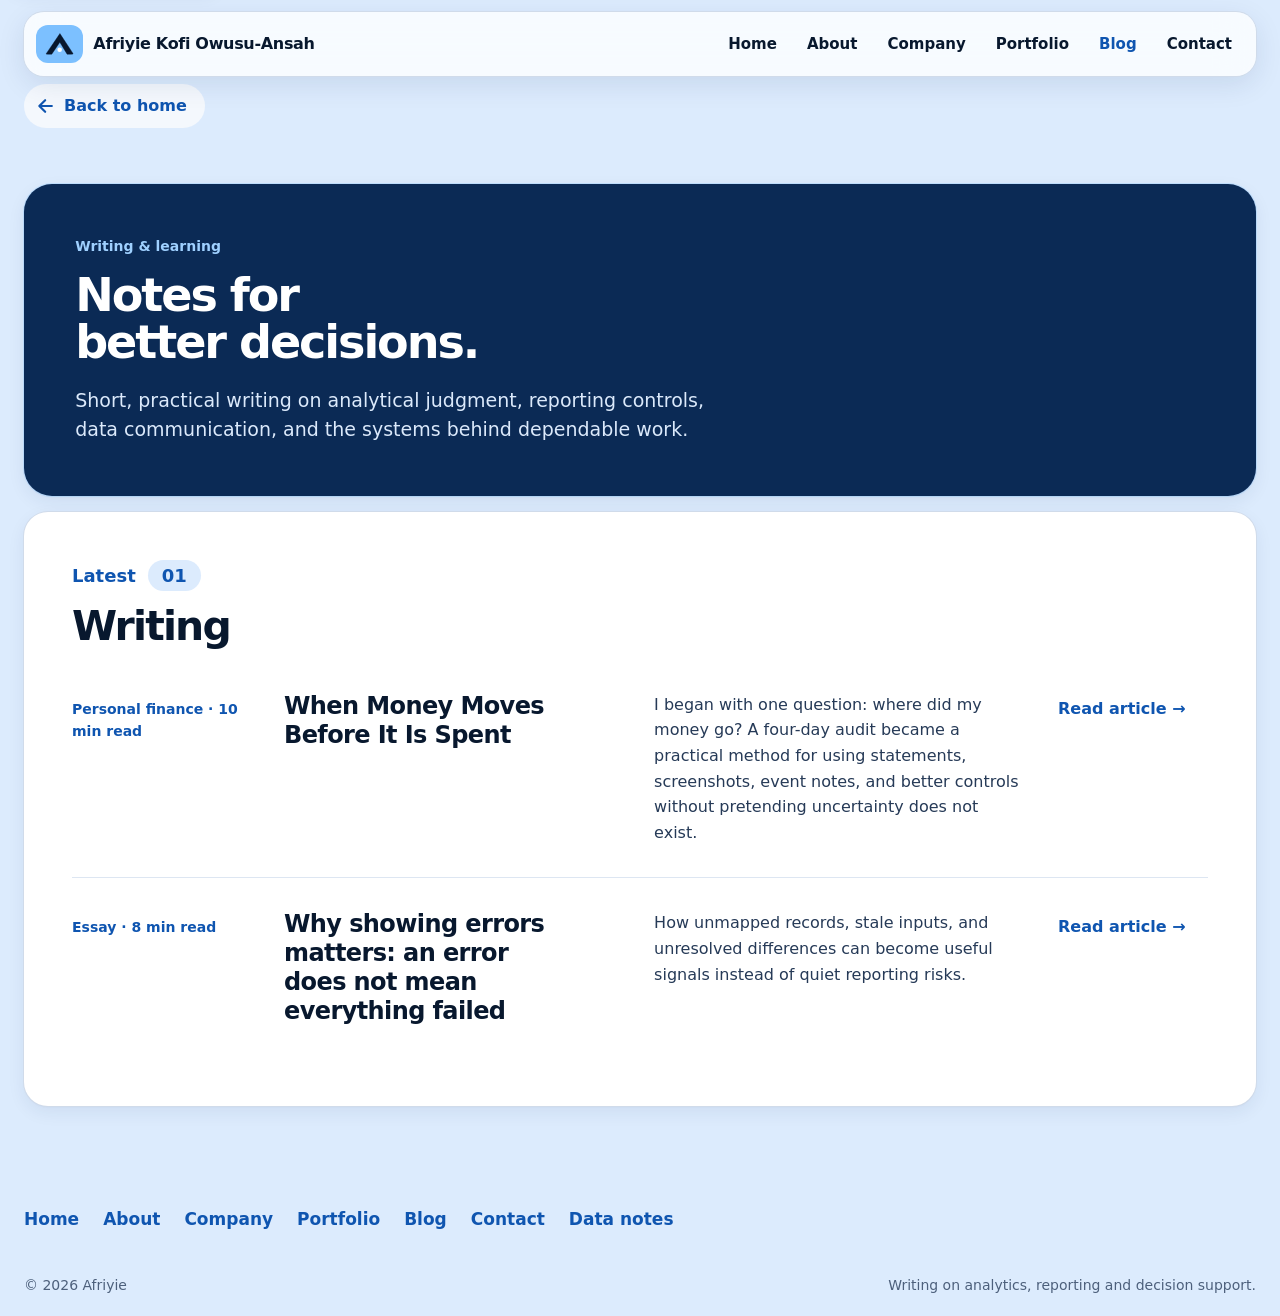
==== commit 849eeb3d: "Tiles layout: wider container, bigger section headers, hero showcase, review fixes Co-Authored-By: C" ====
--- a/blog.html
+++ b/blog.html
@@ -8,7 +8,7 @@
   </head>
   <body>
     <a class="skip-link" href="#main">Skip to main content</a>
-    <header class="site-header scrolled" data-header><div class="shell header-inner"><a class="wordmark" href="index.html" aria-label="Afriyie Kofi Owusu-Ansah, home"><svg class="brand-mark" viewBox="262 26 352 268" width="40" height="30" aria-hidden="true" focusable="false"><path class="mark-a" d="M441 33 606 284H529L440 138.5 341.6 284H270Z" stroke-linejoin="round" stroke-width="5"/><circle class="mark-dot" cx="438" cy="230" r="28"/></svg><span class="brand-name">Afriyie <span class="brand-sur">Kofi Owusu-Ansah</span></span></a><button class="menu-toggle" type="button" aria-expanded="false" aria-controls="site-nav" data-menu-toggle><span class="sr-only">Open navigation</span><span aria-hidden="true"></span><span aria-hidden="true"></span></button><nav class="site-nav" id="site-nav" aria-label="Primary" data-nav><a href="index.html#about">About</a><a href="https://cofyafriyie.github.io/ca-data-hub/" data-company-link>Company</a><a href="index.html#work">Portfolio</a><a href="blog.html" aria-current="page">Blog</a><a href="index.html#contact">Contact</a></nav></div></header>
+    <header class="site-header scrolled" data-header><div class="shell header-inner"><a class="wordmark" href="index.html" aria-label="Afriyie Kofi Owusu-Ansah, home"><svg class="brand-mark" viewBox="262 26 352 268" width="40" height="30" aria-hidden="true" focusable="false"><path class="mark-a" d="M441 33 606 284H529L440 138.5 341.6 284H270Z" stroke-linejoin="round" stroke-width="5"/><circle class="mark-dot" cx="438" cy="230" r="28"/></svg><span class="brand-name">Afriyie <span class="brand-sur">Kofi Owusu-Ansah</span></span></a><button class="menu-toggle" type="button" aria-expanded="false" aria-controls="site-nav" data-menu-toggle><span class="sr-only">Open navigation</span><span aria-hidden="true"></span><span aria-hidden="true"></span></button><nav class="site-nav" id="site-nav" aria-label="Primary" data-nav><a href="index.html">Home</a><a href="index.html#about">About</a><a href="https://cofyafriyie.github.io/ca-data-hub/" data-company-link>Company</a><a href="index.html#work">Portfolio</a><a href="blog.html" aria-current="page">Blog</a><a href="index.html#contact">Contact</a></nav></div></header>
     <main id="main" class="blog-page">
       <div class="back-bar"><div class="shell"><a class="back-link" href="index.html#ideas" data-back><svg viewBox="0 0 24 24" aria-hidden="true" focusable="false"><path d="M19 12H5M11 5l-7 7 7 7"/></svg><span>Back to home</span></a></div></div>
       <section class="blog-hero"><div class="shell"><p class="eyebrow">Writing &amp; learning</p><h1>Notes for better decisions.</h1><p>Short, practical writing on analytical judgment, reporting controls, data communication, and the systems behind dependable work.</p></div></section>
@@ -21,6 +21,6 @@
         -->
       </div></div></div></section>
     </main>
-    <footer class="site-footer"><div class="shell footer-inner"><p>© <span data-year></span> Afriyie</p><p>Writing on analytics, reporting and decision support.</p></div></footer>
+    <footer class="site-footer"><div class="shell footer-inner"><nav class="footer-nav" aria-label="Footer"><a href="index.html">Home</a><a href="index.html#about">About</a><a href="https://cofyafriyie.github.io/ca-data-hub/" data-company-link>Company</a><a href="index.html#work">Portfolio</a><a href="blog.html">Blog</a><a href="index.html#contact">Contact</a><a href="data-notes.html">Data notes</a></nav><p>© <span data-year></span> Afriyie</p><p>Writing on analytics, reporting and decision support.</p></div></footer>
   </body>
 </html>
--- a/styles.css
+++ b/styles.css
@@ -275,7 +275,6 @@
 .cert-grid .credential-card > div { padding-top: 24px; }
 .credential-card h3 { margin-bottom: 10px; font-size: 1.5rem; }
 .credential-card p { color: var(--body); }
-.credential-note { margin: 32px 0 0; color: var(--muted) !important; font-size: .9375rem; font-weight: 500; }
 
 /* Capabilities */
 .capabilities { padding-top: clamp(72px, 10vw, 128px); }
@@ -305,7 +304,7 @@
 .contact a:focus-visible, .site-footer a:focus-visible, .article-hero a:focus-visible, .blog-hero a:focus-visible { outline-color: var(--accent-light); }
 
 /* Blog index */
-.blog-page { min-height: calc(100vh - 74px); }
+.blog-page { min-height: 0; }
 .blog-hero { padding: 160px 0 clamp(64px, 9vw, 104px); background: var(--navy); color: #fff; }
 .blog-hero h1 { max-width: 16ch; margin-bottom: 20px; font-size: clamp(2.5rem, 5.6vw, 4.5rem); }
 .blog-hero > .shell > p:last-child { max-width: 40rem; margin: 0; color: var(--band-text); font-size: 1.1875rem; line-height: 1.55; }
@@ -406,7 +405,7 @@
 .ctl-pause:hover::before { background: var(--soft); }
 .ctl-pause:hover { color: var(--accent-dark); }
 .slide-progress { position: absolute; left: 0; right: 0; bottom: 0; height: 3px; pointer-events: none; }
-.slide-progress i { display: block; height: 100%; background: var(--accent); transform-origin: left; transform: scaleX(0); animation: slide-progress 9s linear forwards; opacity: .75; }
+.slide-progress i { display: block; height: 100%; background: var(--accent); transform-origin: left; transform: scaleX(0); animation: slide-progress 12s linear forwards; opacity: .75; }
 .slideshow:not([data-playing="true"]) .slide-progress i { animation: none; transform: scaleX(0); }
 @keyframes slide-progress { to { transform: scaleX(1); } }
 html:not(.js) .slide-controls, html:not(.js) .ctl, html:not(.js) .slide-progress { display: none; }
@@ -763,3 +762,205 @@
   .device { padding: 6px; border-radius: 22px; }
   .contact-grid { padding: 28px 20px; border-radius: 22px; }
 }
+
+/* ===== Round 7 (15 Oct 2026): bento fill. Wider container, full-width tonal bands, one tile style, slideshow inside the hero. ===== */
+:root { --max: 1360px; --gut: 48px; --tile-pad: clamp(22px, 2.2vw, 32px); --ring: 0 0 0 1px var(--rline), var(--shadow-small); }
+.shell { width: min(calc(100% - var(--gut)), var(--max)); }
+@media (max-width: 820px) { :root { --gut: 32px; } }
+@media (max-width: 560px) { :root { --gut: 24px; } .shell { width: min(calc(100% - var(--gut)), var(--max)); } }
+
+/* One tile style */
+.bt { min-width: 0; padding: var(--tile-pad); border-radius: var(--radius); background: var(--surf); box-shadow: var(--ring); }
+.bt-navy { background: var(--panel); color: #fff; box-shadow: 0 0 0 1px rgba(124,192,255,.28), var(--shadow-small); }
+.bt-navy h2, .bt-navy h3 { color: #fff; }
+.bt-navy .eyebrow, .bt-navy .section-label { color: var(--accent-light); }
+.bt-navy .section-label span + span { background: rgba(255,255,255,.14); color: #fff; }
+.bt-navy p { color: var(--band-text); }
+.bt-navy a:focus-visible { outline-color: #fff; }
+.bt h2 { margin: 0 0 14px; font-size: clamp(1.6rem, 2.3vw, 2.25rem); }
+.bt h3 { margin-top: 0; }
+.bt .section-label { margin-bottom: 12px; }
+
+/* Bands: full width, alternating tone; tiles sit inside the same container */
+.band { padding: clamp(28px, 3.6vw, 52px) 0; background: var(--paper); }
+.band-alt { background: var(--soft); }
+.bento { display: grid; gap: 16px; align-items: stretch; }
+.bento > * { margin: 0; }
+
+.bento-about { grid-template-columns: minmax(230px, .8fr) minmax(0, 2fr) minmax(220px, .8fr); }
+.bt-portrait { display: flex; flex-direction: column; max-width: none; }
+.bt-portrait img { width: 100%; border-radius: 16px; }
+.bt-text .prose p { max-width: 62ch; margin: 0 0 1em; }
+.bt-text .prose p:last-child { margin-bottom: 0; }
+.bt-facts h3 { margin-bottom: 12px; font-size: 1.25rem; }
+.fact-list { margin: 0; padding: 0; list-style: none; }
+.fact-list li { padding: 11px 0; border-top: 1px solid var(--hair); color: var(--body); font-weight: 600; }
+.fact-list li:first-child { border-top: 0; padding-top: 0; }
+
+.bento-company { grid-template-columns: minmax(240px, .85fr) minmax(0, 1.7fr); }
+.bt-logo { display: grid; place-items: center; }
+.bt-logo .company-mark { width: 100%; padding: 20px; border-radius: 18px; background: #fff; box-shadow: 0 0 0 1px var(--rline); }
+.bt-logo .company-mark img { max-width: 340px; margin-inline: auto; }
+.company-copy > p:not(.eyebrow) { max-width: 62ch; color: var(--band-text); }
+.bt-navy .company-note { color: var(--band-muted); font-size: .9375rem; }
+.company-links { display: flex; flex-wrap: wrap; align-items: center; gap: 8px 24px; margin-top: 22px; }
+.bt-navy .company-links .button-primary { background: var(--sky); color: #08182e; }
+.bt-navy .company-links .button-primary:hover { background: #fff; color: #08182e; }
+.bt-navy .text-link { color: var(--accent-light); }
+.bt-navy .text-link:hover { color: #fff; }
+
+.bento-work { grid-template-columns: minmax(0, .8fr) minmax(0, 1.2fr) minmax(0, 1.2fr); }
+.bento-work .bt-head p { max-width: 36ch; font-size: 1.0625rem; }
+.portfolio-card.bt { padding: 14px 14px 20px; }
+.portfolio-body { padding: 20px 10px 0; }
+.bento-ideas, .bento-creds { grid-template-columns: minmax(0, .8fr) minmax(0, 1fr) minmax(0, 1fr); }
+.bt-head p { margin: 0; color: var(--muted); font-size: 1.0625rem; }
+.bt-navy.bt-head p { color: var(--band-text); }
+.bt-bar, .bt-note { grid-column: 1 / -1; }
+.bt-bar { display: flex; align-items: center; justify-content: space-between; gap: 16px; min-height: 76px; color: var(--accent-dark); font-size: 1.25rem; font-weight: 700; text-decoration: none; transition: background .15s; }
+.bt-bar:hover { background: var(--soft); color: var(--accent-dark); }
+.bt-bar .go-arrow { font-size: 1.5rem; transition: transform .2s var(--ease); }
+.bt-bar:hover .go-arrow { transform: translateX(4px); }
+.bt-note { margin: 0; color: var(--muted) !important; }
+.credential-card.bt { padding: 14px 14px 20px; }
+.bento-skills { grid-template-columns: minmax(0, .8fr) minmax(0, 2fr); }
+.bt-table { display: flex; align-items: center; }
+.bt-table .skill-table { margin: 0; padding: 0; background: transparent; box-shadow: none; }
+
+/* Contact tile */
+.contact.band { padding: clamp(28px, 3.6vw, 52px) 0 clamp(36px, 4.5vw, 64px); }
+.contact-grid.bt { padding: clamp(28px, 4vw, 56px); }
+.contact-phone { background: transparent; color: #fff; box-shadow: inset 0 0 0 2px rgba(255,255,255,.65); }
+.contact .button-light.contact-phone:hover { background: rgba(255,255,255,.14); color: #fff; }
+
+/* Hero: navy panel, quote and actions left, slideshow in a tablet frame right. No viewport-height sizing. */
+.hero { padding: 92px 0 16px; background: transparent; overflow: visible; }
+.hero-grid { grid-template-columns: minmax(0, .8fr) minmax(0, 1.2fr); gap: clamp(28px, 3.4vw, 56px); align-items: center; padding: clamp(22px, 3vw, 44px); border-radius: 28px; background: var(--panel); color: #fff; box-shadow: 0 0 0 1px rgba(124,192,255,.28), var(--shadow-soft); }
+.hero-copy { display: block; padding: 0; border-radius: 0; background: none; }
+.hero-copy h1 { grid-column: auto; grid-row: auto; max-width: 24ch; margin: 14px 0 20px; font-size: clamp(1.4rem, 1.95vw, 2.125rem); line-height: 1.2; }
+.hero-copy .eyebrow { margin: 0; }
+.hero-copy .hero-intro { grid-column: auto; grid-row: auto; max-width: 34rem; font-size: 1.0625rem; line-height: 1.55; }
+.hero-copy .hero-actions { grid-column: auto; grid-row: auto; margin-top: 24px; }
+.hero-shot { max-width: none; }
+.device { position: relative; padding: 12px; border-radius: 30px; background: linear-gradient(150deg, #1d3157, #071427); box-shadow: 0 0 0 1px rgba(159,208,255,.30), inset 0 0 0 1px rgba(255,255,255,.06), 0 28px 50px -18px rgba(0,0,0,.6); }
+.slideshow-card { border-radius: 18px; }
+.hero-shot figcaption { margin-top: 16px; padding: 0 4px; color: var(--band-muted); font-size: .875rem; }
+.hero-shot figcaption a { color: var(--accent-light); }
+.ctl-prev { left: -20px; } .ctl-next { right: -20px; }
+.ctl-pause { color: var(--accent-dark); }
+.ctl-pause::before { box-shadow: inset 0 0 0 1.5px var(--accent); }
+
+/* The three starting points: a bento row, equal heights, whole tile is the link */
+.bento-options { margin: 16px 0 0; grid-template-columns: repeat(3, minmax(0, 1fr)); gap: 16px; }
+.bento-options li { display: flex; }
+.option.bt { flex: 1; min-height: 92px; padding: 18px 22px; gap: 16px; transition: transform .15s var(--ease), box-shadow .15s; }
+.option.bt:hover { transform: translateY(-2px); box-shadow: 0 0 0 2px var(--accent), var(--shadow-small); color: var(--ink); }
+.option.bt:hover span { text-decoration: none; }
+.option.bt .ic { box-sizing: content-box; width: 26px; height: 26px; padding: 11px; border-radius: 14px; background: var(--soft); color: var(--accent-dark); }
+.option.bt .go { margin-left: auto; }
+.option.bt span { flex: 1 1 auto; }
+
+/* Header: keep the name readable between the menu and the wide nav */
+@media (min-width: 821px) and (max-width: 1080px) { .brand-sur { display: none; } }
+
+/* Footer links */
+.footer-inner { flex-wrap: wrap; align-items: center; }
+.footer-nav { display: flex; flex-wrap: wrap; gap: 0 4px; width: 100%; margin: 0 0 8px -10px; }
+.footer-nav a { display: inline-flex; align-items: center; min-height: 44px; padding: 0 10px; color: var(--accent-dark); font-weight: 650; text-decoration: none; }
+.footer-nav a:hover { text-decoration: underline; text-underline-offset: 4px; }
+.site-footer { padding-bottom: 20px; }
+
+/* Sub-pages: tonal band behind, navy header tile, article tile with a readable measure */
+body:has(.article-hero), body:has(.blog-hero) { --col: min(calc(100% - var(--gut)), 980px); background: var(--soft); }
+body:has(.demo-body), body:has(.blog-hero) { --col: min(calc(100% - var(--gut)), var(--max)); }
+.back-bar { background: transparent; padding-bottom: 0; }
+.back-bar > .shell, .article-hero > .shell, .blog-hero > .shell, .article-body { width: var(--col); max-width: none; }
+.back-bar + .article-hero, .back-bar + .blog-hero, .article-hero, .blog-hero { padding: 8px 0 16px; background: transparent; }
+.article-hero > .shell, .blog-hero > .shell { padding: clamp(26px, 4vw, 52px); border-radius: 28px; background: var(--navy); box-shadow: 0 0 0 1px rgba(124,192,255,.28), var(--shadow-small); }
+.article-hero h1, .blog-hero h1 { font-size: clamp(2rem, 3.6vw, 3.25rem); }
+.article-body { margin: 0 auto clamp(36px, 5vw, 64px); padding: clamp(24px, 4vw, 56px); border-radius: var(--radius); background: var(--surf); box-shadow: var(--ring); }
+.article-body > p, .article-body > ul, .article-body > ol, .article-body > h2, .article-body > h3, .article-body > section > p, .article-body > section > ul { max-width: 72ch; }
+.article-body > h2:first-child { margin-top: 0; }
+body:has(.blog-hero) .section { padding: 0 0 clamp(36px, 5vw, 64px); }
+body:has(.blog-hero) .section-grid { width: var(--col); margin-inline: auto; padding: clamp(24px, 4vw, 48px); border-radius: var(--radius); background: var(--surf); box-shadow: var(--ring); }
+.blog-card { border-top: 1px solid var(--hair); }
+.blog-card:first-child { border-top: 0; }
+.blog-grid { margin-top: 12px; }
+
+/* Layouts at smaller widths */
+@media (max-width: 1160px) {
+  .hero-grid { grid-template-columns: 1fr; }
+  .hero-copy h1 { max-width: 30ch; font-size: clamp(1.5rem, 3.2vw, 2rem); }
+  .hero-shot { margin-top: 4px; }
+  .bento-about { grid-template-columns: minmax(220px, .7fr) minmax(0, 1.3fr); }
+  .bento-about .bt-portrait { grid-row: 1 / span 2; }
+  .bento-work, .bento-ideas, .bento-creds { grid-template-columns: repeat(2, minmax(0, 1fr)); }
+  .bento-work .bt-head, .bento-ideas .bt-head, .bento-creds .bt-head { grid-column: 1 / -1; }
+}
+@media (max-width: 980px) {
+  .bento-company, .bento-skills { grid-template-columns: 1fr; }
+  .bento-options { grid-template-columns: 1fr; }
+  .option.bt { min-height: 72px; }
+}
+@media (max-width: 700px) {
+  .bento-about, .bento-work, .bento-ideas, .bento-creds { grid-template-columns: 1fr; }
+  .bento-about .bt-portrait { grid-row: auto; }
+  .bt-portrait img { max-width: 280px; }
+  .bt-text .prose p { max-width: none; }
+}
+@media (max-width: 560px) {
+  .bt { padding: 20px; }
+  .hero { padding-top: 76px; }
+  .hero-grid { padding: 20px 14px; border-radius: 22px; }
+  .hero-copy { padding: 0 6px; }
+  .device { padding: 8px; border-radius: 22px; }
+  .article-body { padding: 22px 18px; }
+  body:has(.blog-hero) .section-grid { padding: 22px 18px; }
+  .portfolio-card.bt, .credential-card.bt { padding: 12px 12px 18px; }
+}
+.credential-card.bt > div { padding: 18px 8px 0; }
+.bt-logo .company-mark { height: 100%; display: grid; place-items: center; }
+.bt-navy .company-links .button-primary { gap: 8px; }
+@media (max-width: 760px) { .slide-foot a { display: inline-flex; align-items: center; min-height: 44px; margin-right: 14px; } }
+.article-page .site-header, body:has(.blog-hero) .site-header { background: transparent; }
+@media (prefers-reduced-transparency: reduce) { .article-page .site-header, body:has(.blog-hero) .site-header { background: var(--surf); } }
+
+/* ===== Round 8 (15 Oct 2026): review changes. Bigger section headers, header-on-top for Portfolio, Writing, Certificates and Capabilities, skills summary, compact contact, one-weight brand name. ===== */
+h2, .bt h2 { font-size: clamp(2rem, 4.1vw, 3.5rem); font-weight: 800; line-height: 1.04; letter-spacing: -.045em; overflow-wrap: break-word; }
+.article-body h2 { margin: 56px 0 16px; font-size: clamp(1.75rem, 3.2vw, 2.625rem); line-height: 1.08; letter-spacing: -.04em; }
+.article-body > h2:first-child { margin-top: 0; }
+.article-cta h2 { font-size: clamp(1.75rem, 3.2vw, 2.625rem); }
+.demo-body h2, .section-grid h2 { font-size: clamp(1.75rem, 3.2vw, 2.625rem); }
+
+/* Section header on top: label + title left, intro right, full container width */
+.bento-work, .bento-ideas, .bento-creds, .bento-skills { grid-template-columns: repeat(2, minmax(0, 1fr)); }
+.bento-work .bt-head, .bento-ideas .bt-head, .bento-creds .bt-head, .bento-skills .bt-head { grid-column: 1 / -1; }
+.bt-head.bt-top { display: grid; grid-template-columns: minmax(0, 1.25fr) minmax(0, 1fr); gap: 4px clamp(24px, 4vw, 64px); align-items: end; }
+.bt-head.bt-top .section-label { grid-column: 1 / -1; }
+.bt-head.bt-top h2 { margin: 0; }
+.bt-head.bt-top p { max-width: 52ch; padding-bottom: 6px; font-size: 1.125rem; }
+.bento-work .bt-head p { max-width: 52ch; font-size: 1.125rem; }
+
+/* Capabilities: title tile (one line where it fits), then the detailed list */
+.bento-skills { grid-template-columns: 1fr; }
+.bt-skillhead h2 { max-width: none; margin-bottom: 0; font-size: clamp(1.75rem, 3.5vw, 3rem); }
+.bt-table .skill-table { width: 100%; }
+
+/* Contact: compact, narrower centred panel */
+.contact.band { padding: clamp(20px, 2.6vw, 36px) 0 clamp(28px, 3.4vw, 48px); }
+.contact-grid.bt { width: min(100%, 1080px); margin-inline: auto; padding: clamp(22px, 2.6vw, 36px) clamp(24px, 3.4vw, 48px); grid-template-columns: minmax(0, 1fr) minmax(0, 1fr); gap: clamp(20px, 3vw, 48px); align-items: center; }
+.contact h2 { max-width: 14ch; font-size: clamp(2rem, 3.4vw, 3rem); letter-spacing: -.045em; }
+.contact-copy > p:first-child { margin: 0 0 16px; font-size: 1.0625rem; }
+.contact-copy .button { margin: 0 0 10px; }
+.contact-copy .social-links { margin-top: 4px; }
+@media (max-width: 760px) { .bt-head.bt-top { grid-template-columns: 1fr; } .contact-grid.bt { grid-template-columns: 1fr; } .contact h2 { max-width: none; } }
+@media (max-width: 700px) { .bento-work, .bento-ideas, .bento-creds { grid-template-columns: 1fr; } }
+@media (max-width: 560px) { .contact-grid.bt { padding: 22px 18px; } }
+
+/* Brand: the whole name in one weight and colour */
+.wordmark .brand-name, .wordmark .brand-sur { font-weight: 750; color: var(--ink); }
+
+/* Round 9 (15 Oct 2026): bigger section labels and number chips on every section */
+.section-label { align-items: center; gap: 12px; font-size: 1.125rem; font-weight: 700; line-height: 1.2; }
+.section-label span + span { padding: 5px 14px; font-size: 1.125rem; }
+@media (max-width: 560px) { .section-label, .section-label span + span { font-size: 1.0625rem; } }
